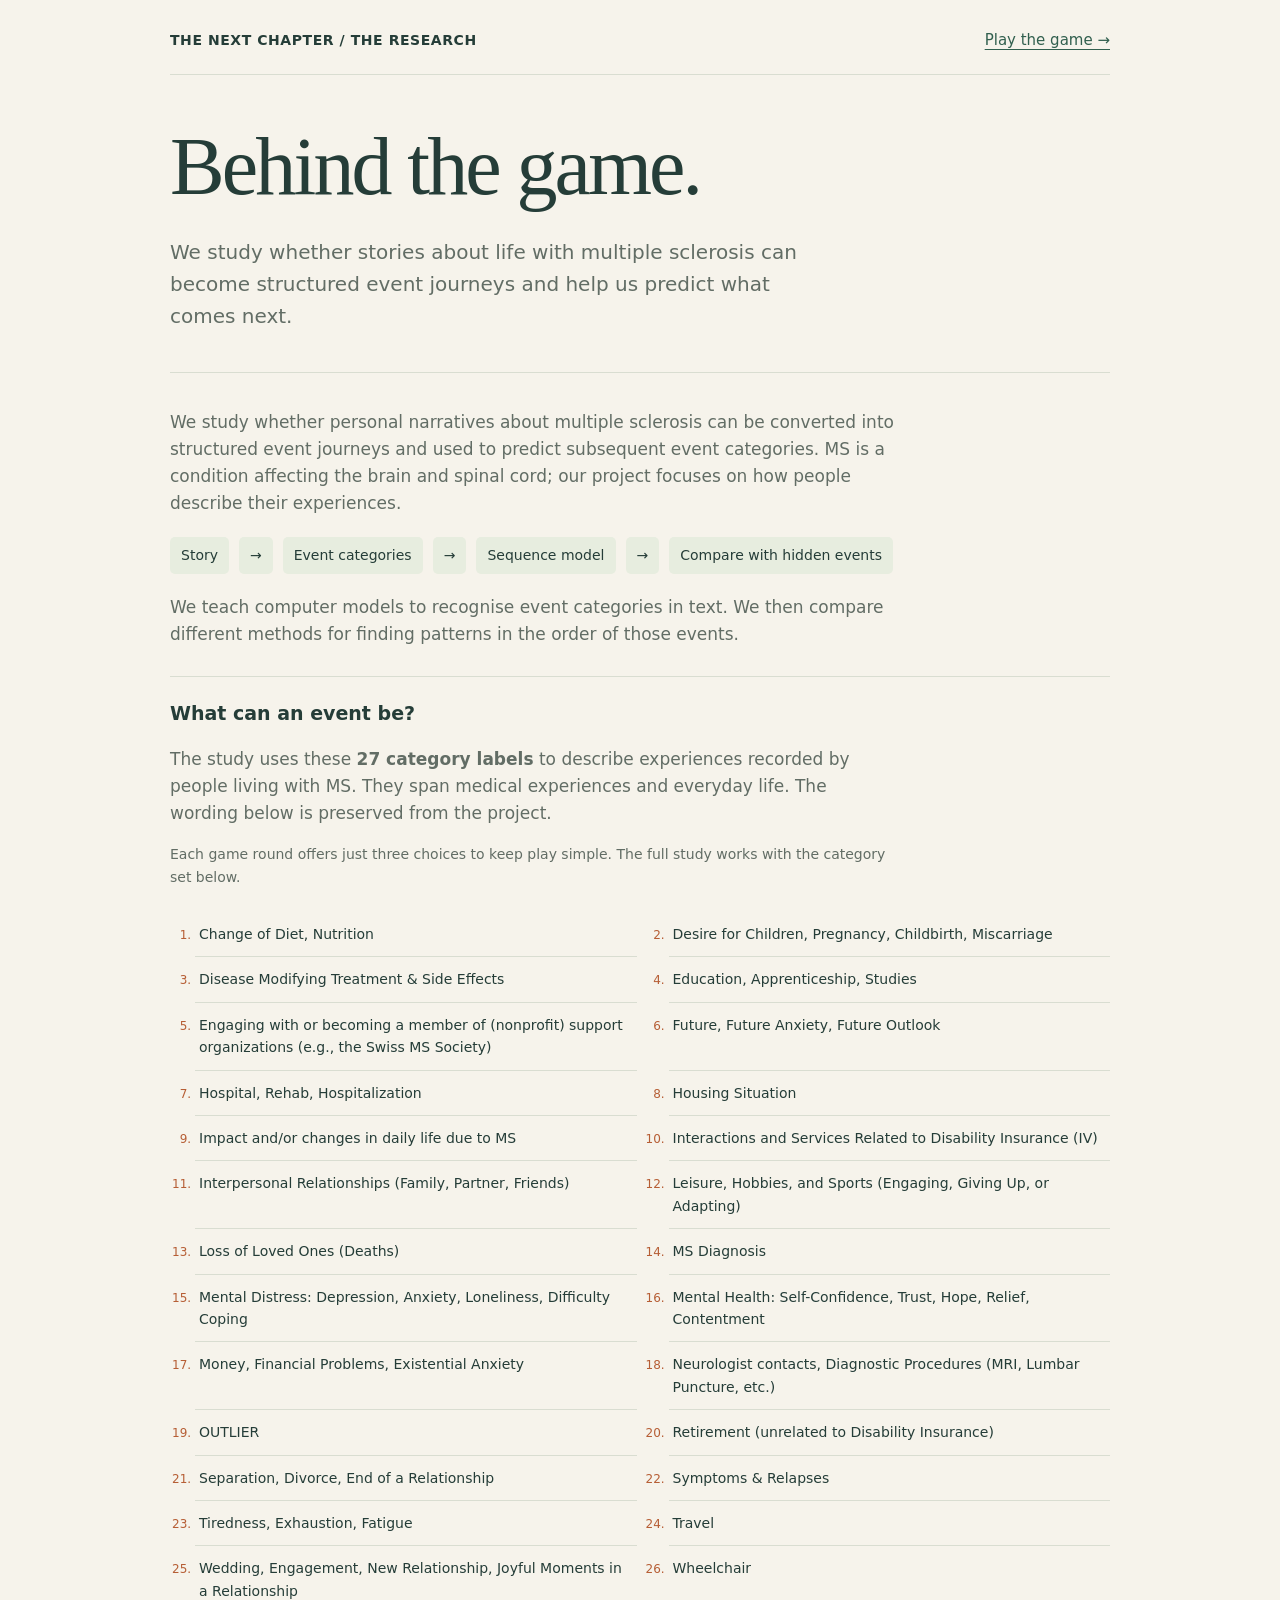
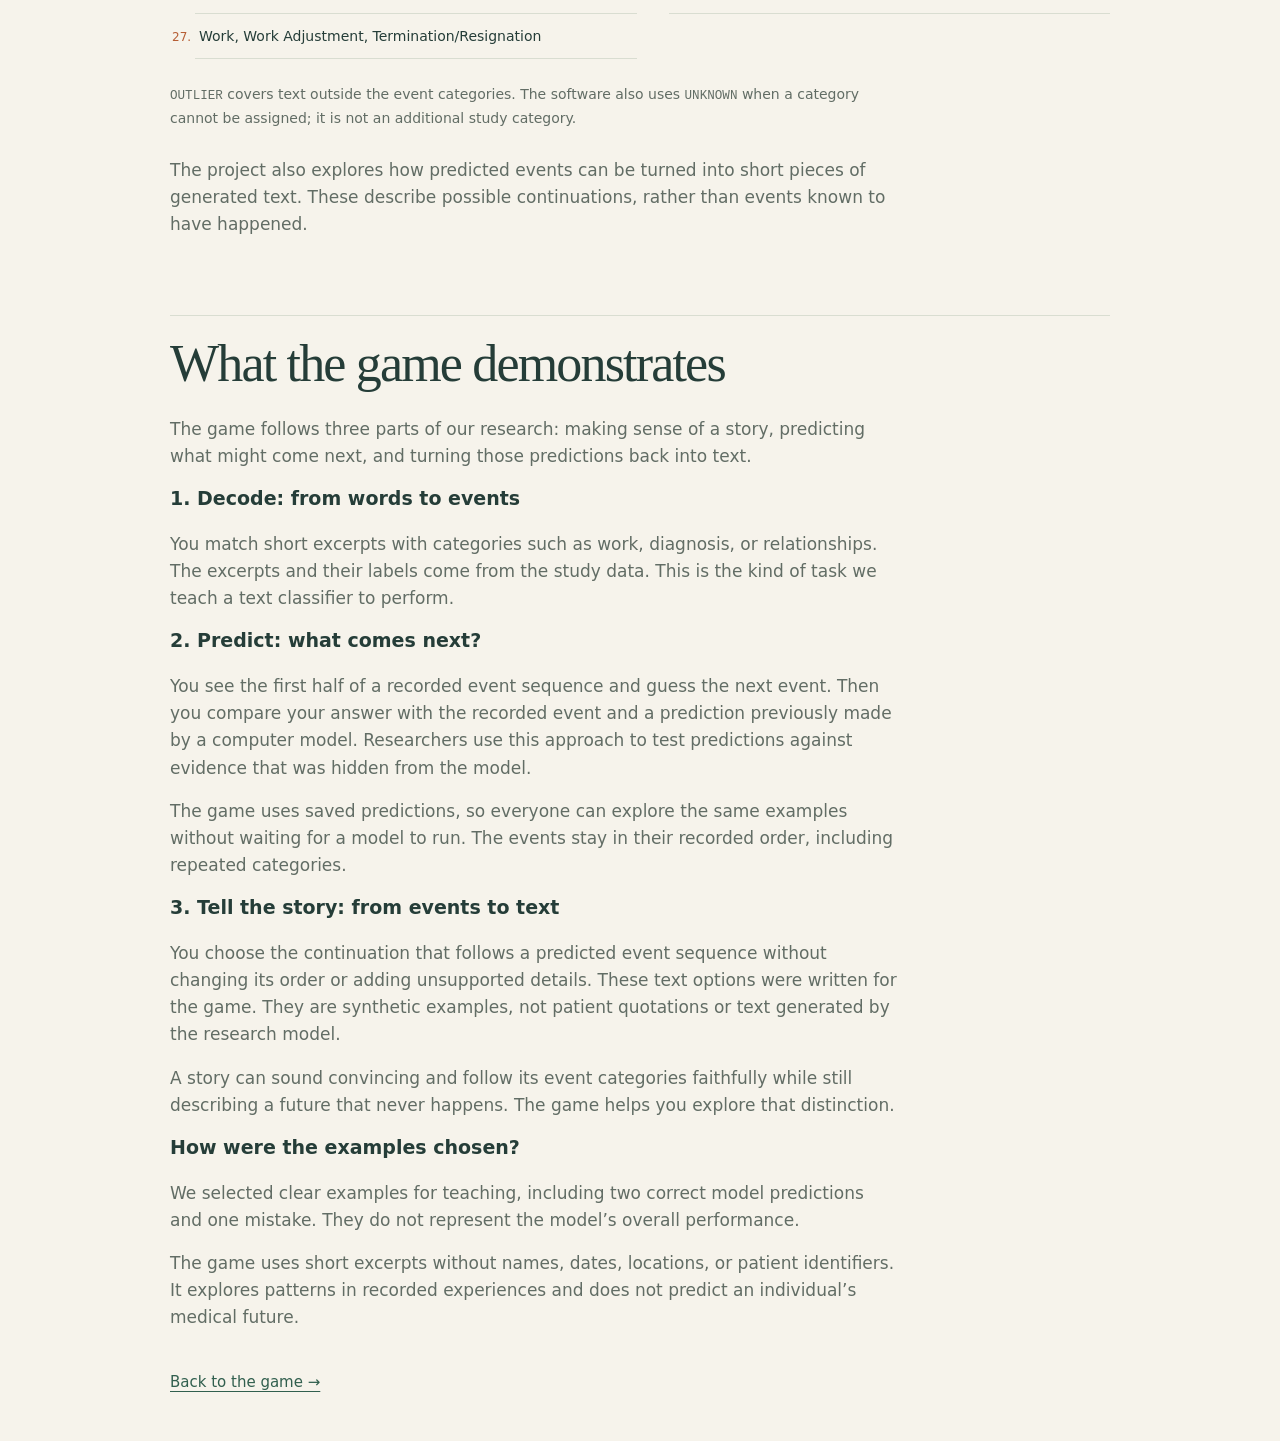
==== study.html @ a2923dfb "Publish The Next Chapter research game" ====
<!doctype html><html lang="en"><head><meta charset="utf-8"><meta name="viewport" content="width=device-width,initial-scale=1"><title>The research: The Next Chapter</title><style>
:root{--paper:#f6f3eb;--ink:#253d38;--muted:#626d65;--line:#d9ddd1;--green:#315f4e;--light:#e7eddf;--orange:#b65e35;--white:#fffef9}*{box-sizing:border-box}body{margin:0;background:var(--paper);color:var(--ink);font:17px/1.6 system-ui,-apple-system,BlinkMacSystemFont,"Segoe UI",sans-serif}button{font:inherit;cursor:pointer}button:focus-visible,summary:focus-visible,a:focus-visible{outline:3px solid var(--orange);outline-offset:5px}button:disabled{cursor:default}header,main,footer{width:min(940px,calc(100% - 40px));margin:auto}header{padding:28px 0 22px;border-bottom:1px solid var(--line);display:flex;justify-content:space-between;gap:16px;align-items:center}.brand{font-weight:750;font-size:14px;letter-spacing:.04em}.badge{font-size:12px;border:1px solid #c8cfbf;border-radius:30px;padding:5px 12px;color:var(--muted)}main{padding:48px 0 30px}.eyebrow{text-transform:uppercase;letter-spacing:.15em;font-size:12px;font-weight:750;color:var(--orange);margin:0 0 16px}h1,h2,h3,p{margin-top:0}h1,h2{font-family:Georgia,"Times New Roman",serif;font-weight:400;line-height:1.08;letter-spacing:-.035em}h1{font-size:clamp(48px,8vw,82px);max-width:720px;margin-bottom:24px}h2{font-size:clamp(36px,5vw,52px);margin-bottom:24px}h3{font-size:19px;line-height:1.35}.lead{max-width:660px;font-size:20px;color:var(--muted)}.primary{display:inline-flex;align-items:center;justify-content:center;gap:25px;background:var(--green);color:white;border:0;border-radius:8px;padding:14px 23px;font-weight:650}.primary:hover{background:#244c3d}.secondary{background:transparent;border:1px solid #acb7a6;border-radius:8px;padding:10px 18px;color:var(--ink)}.small{font-size:14px;color:var(--muted)}.intro-actions{display:flex;align-items:center;gap:20px;margin:30px 0 42px}.journey{display:flex;gap:0;align-items:stretch;list-style:none;padding:0;margin:28px 0}.journey li{flex:1;position:relative;background:var(--light);border:1px solid #cbd6c2;padding:16px 12px;font-size:14px;line-height:1.4;text-align:center;display:flex;align-items:center;justify-content:center}.journey li:first-child{border-radius:9px 0 0 9px}.journey li:last-child{border-radius:0 9px 9px 0}.journey li+li{border-left:0}.journey .hidden-event{border:1px dashed #aab6a4;background:transparent;font-size:24px;color:var(--orange)}.note{border-left:3px solid #b8c9aa;padding:4px 0 4px 18px;font-size:15px;color:var(--muted);max-width:710px}.background{margin-top:40px;border-top:1px solid var(--line);padding:20px 0}summary{cursor:pointer;font-weight:650}.background p{margin:16px 0;color:var(--muted);max-width:730px}.pipeline{display:flex;gap:10px;flex-wrap:wrap;font-size:14px;margin:20px 0}.pipeline span{background:var(--light);padding:7px 11px;border-radius:5px}.topline{display:flex;gap:20px;justify-content:space-between;align-items:center;margin-bottom:30px}.progress{display:flex;gap:7px}.dot{width:30px;height:5px;border-radius:4px;background:#d8ddcf}.dot.active{background:var(--green)}.story{background:var(--white);border:1px solid var(--line);border-radius:12px;padding:26px 30px;margin:24px 0}.story blockquote{margin:12px 0 0;font-family:Georgia,serif;font-size:23px;line-height:1.5}.label{font-size:11px;text-transform:uppercase;font-weight:750;letter-spacing:.12em;color:var(--muted);margin:0 0 8px}.question{margin:28px 0 15px;font-size:20px}.choices{display:grid;grid-template-columns:repeat(3,1fr);gap:12px}.choice{text-align:left;background:var(--white);border:1px solid #c7cebf;border-radius:9px;color:var(--ink);padding:19px;min-height:100px;display:flex;align-items:center;gap:12px;line-height:1.4}.choice:hover:not(:disabled){border-color:var(--green);background:var(--light)}.choice .letter{font-size:12px;display:grid;place-items:center;flex-shrink:0;width:26px;height:26px;border:1px solid #cbd2c2;border-radius:50%}.choice.chosen{border:2px solid var(--green);background:var(--light);padding:18px}.choice:disabled{opacity:1}.reveal{margin-top:26px;background:var(--light);border-radius:12px;padding:26px}.comparison{display:grid;grid-template-columns:repeat(3,1fr);gap:22px;border-bottom:1px solid #c8d2bf;padding-bottom:20px;margin-bottom:20px}.comparison strong{font-size:18px;display:block;line-height:1.4}.reveal h3{font-family:Georgia,serif;font-size:26px;font-weight:400;margin-bottom:12px}.reveal p:last-child{margin-bottom:0}.next{margin-top:24px;display:flex;justify-content:flex-end}.takeaways{counter-reset:lesson;list-style:none;padding:0;margin:30px 0}.takeaways li{counter-increment:lesson;border-top:1px solid var(--line);padding:20px 0 20px 45px;position:relative}.takeaways li:before{content:"0" counter(lesson);position:absolute;left:0;color:var(--orange);font-size:13px;top:24px}.takeaways h3{margin-bottom:6px}.takeaways p{margin:0;color:var(--muted)}footer{border-top:1px solid var(--line);padding:20px 0 30px;font-size:12px;color:var(--muted);display:flex;gap:20px;justify-content:space-between}[hidden]{display:none!important}@media(max-width:600px){header{align-items:flex-start}.badge{max-width:160px;text-align:center}main{padding-top:32px}.choices{grid-template-columns:1fr}.choice{min-height:65px;padding:14px}.choice.chosen{padding:13px}.story{padding:20px}.story blockquote{font-size:21px}.comparison{grid-template-columns:1fr;gap:16px}.journey li{font-size:12px;padding:12px 5px}.intro-actions{flex-wrap:wrap}.reveal{padding:20px}footer{flex-direction:column;gap:5px}}@media(prefers-reduced-motion:no-preference){.reveal{animation:appear .3s ease-out}@keyframes appear{from{opacity:0;transform:translateY(6px)}to{opacity:1;transform:translateY(0)}}}

.category-link{color:var(--green);text-underline-offset:4px;font-size:15px}.category-guide{margin:28px 0;padding-top:24px;border-top:1px solid var(--line)}.category-list{display:grid;grid-template-columns:repeat(2,minmax(0,1fr));gap:0 32px;padding-left:25px;margin:24px 0}.category-list li{padding:11px 4px;border-bottom:1px solid var(--line);font-size:14px;overflow-wrap:anywhere}.category-list li::marker{color:var(--orange);font-size:12px}.journey li{min-width:0;overflow-wrap:anywhere}.choice,.comparison strong{overflow-wrap:anywhere}.choice span:last-child{min-width:0}code{font-size:.9em}@media(max-width:600px){.category-list{grid-template-columns:1fr}.journey{flex-direction:column}.journey li{padding:12px;font-size:14px}.journey li:first-child{border-radius:9px 9px 0 0}.journey li:last-child{border-radius:0 0 9px 9px}.journey li+li{border-left:1px solid #cbd6c2;border-top:0}}

.scoreboard{display:flex;gap:24px;flex-wrap:wrap;background:var(--light);padding:16px 22px;border-radius:10px;margin-bottom:26px}.scoreboard span{font-size:13px;color:var(--muted);flex:1;min-width:100px}.scoreboard strong{display:block;color:var(--ink);font-size:25px;font-variant-numeric:tabular-nums}.clue-box{margin:24px 0}.clue-box p{margin:10px 0}.clue-box #clue-text{padding:16px 20px;border-left:3px solid var(--orange);background:var(--white);font-family:Georgia,serif;font-size:21px}fieldset{margin:28px 0 20px;border:1px solid var(--line);border-radius:10px;padding:18px}legend{padding:0 8px;font-weight:650}.confidence-options{display:flex;gap:10px;flex-wrap:wrap}.confidence-button{flex:1;min-width:135px;border:1px solid #c7cebf;border-radius:8px;background:var(--white);color:var(--ink);padding:12px}.confidence-button small{display:block;font-size:12px;margin-top:5px}.confidence-button[aria-pressed="true"]{background:var(--green);color:white}.lock-row{display:flex;align-items:center;gap:18px;flex-wrap:wrap}.primary:disabled{opacity:.45}.round-review{margin:24px 0 35px}.round-review li{margin-bottom:12px}.points-change{font-weight:750;color:var(--green);font-size:20px}@media(max-width:600px){.scoreboard{gap:12px;padding:16px}.scoreboard span{min-width:75px}.confidence-options{flex-direction:column}}

.mission-map ol{display:grid;grid-template-columns:repeat(3,minmax(0,1fr));list-style:none;padding:0;gap:12px;margin:0 0 14px}.mission-map li{border:1px dashed #bdc8b3;border-radius:12px;padding:18px;opacity:.6;position:relative}.mission-map .current{opacity:1;background:var(--green);color:white;border-style:solid}.mission-map .complete{opacity:1;background:var(--light);border-style:solid}.mission-map strong,.mission-map small{display:block}.mission-map strong{font-size:20px;margin-top:8px}.mission-map small{font-size:12px}.mission-icon{font-size:12px;border:1px solid currentColor;border-radius:50%;display:inline-grid;place-items:center;width:30px;height:30px}.notebook{border:1px solid var(--line);border-radius:9px;padding:14px 18px;margin-bottom:32px;background:var(--white)}.notebook li{font-size:14px;padding:8px 0}.debug-cards{display:grid;gap:14px}.debug-card{text-align:left;padding:22px;border:1px solid var(--line);border-radius:12px;background:var(--white);color:var(--ink)}.debug-quote{display:block;font-family:Georgia,serif;font-size:23px;margin-bottom:12px}.debug-card:hover:not(:disabled){border-color:var(--green)}.debug-card.suspect{border:2px solid var(--orange)}.debug-comparison{grid-template-columns:repeat(2,minmax(0,1fr))}.miss{opacity:.5!important}#decode-feedback,#debug-feedback{min-height:30px;margin-top:20px;color:var(--green);font-weight:600}#decode,#debug{margin-top:25px}#repair-panel{margin-top:28px}.result-card{border:1px solid #b5c9a6}@media(max-width:600px){.mission-map ol{gap:6px}.mission-map li{padding:12px 8px}.mission-map strong{font-size:16px}.debug-comparison{grid-template-columns:1fr}}@media(prefers-reduced-motion:no-preference){.mission-map .current .mission-icon{animation:mission-pulse 2.5s ease-in-out 2}@keyframes mission-pulse{50%{box-shadow:0 0 0 6px #ffffff22}}}
</style></head><body><header><span class="brand">THE NEXT CHAPTER / THE RESEARCH</span><a href="index.html" target="_self" class="category-link">Play the game →</a></header><main><h1>Behind the game.</h1><p class="lead">We study whether stories about life with multiple sclerosis can become structured event journeys and help us predict what comes next.</p><section class="background"><p>We study whether personal narratives about multiple sclerosis can be converted into structured event journeys and used to predict subsequent event categories. MS is a condition affecting the brain and spinal cord; our project focuses on how people describe their experiences.</p><div class="pipeline" aria-label="Research pipeline"><span>Story</span><span aria-hidden="true">→</span><span>Event categories</span><span aria-hidden="true">→</span><span>Sequence model</span><span aria-hidden="true">→</span><span>Compare with hidden events</span></div><p>We teach computer models to recognise event categories in text. We then compare different methods for finding patterns in the order of those events.</p><section class="category-guide" aria-labelledby="categories-title">
<h3 id="categories-title">What can an event be?</h3>
<p>The study uses these <strong>27 category labels</strong> to describe experiences recorded by people living with MS. They span medical experiences and everyday life. The wording below is preserved from the project.</p>
<p class="small">Each game round offers just three choices to keep play simple. The full study works with the category set below.</p>
<ol class="category-list">
<li>Change of Diet, Nutrition</li>
<li>Desire for Children, Pregnancy, Childbirth, Miscarriage</li>
<li>Disease Modifying Treatment &amp; Side Effects</li>
<li>Education, Apprenticeship, Studies</li>
<li>Engaging with or becoming a member of (nonprofit) support organizations (e.g., the Swiss MS Society)</li>
<li>Future, Future Anxiety, Future Outlook</li>
<li>Hospital, Rehab, Hospitalization</li>
<li>Housing Situation</li>
<li>Impact and/or changes in daily life due to MS</li>
<li>Interactions and Services Related to Disability Insurance (IV)</li>
<li>Interpersonal Relationships (Family, Partner, Friends)</li>
<li>Leisure, Hobbies, and Sports (Engaging, Giving Up, or Adapting)</li>
<li>Loss of Loved Ones (Deaths)</li>
<li>MS Diagnosis</li>
<li>Mental Distress: Depression, Anxiety, Loneliness, Difficulty Coping</li>
<li>Mental Health: Self-Confidence, Trust, Hope, Relief, Contentment</li>
<li>Money, Financial Problems, Existential Anxiety</li>
<li>Neurologist contacts, Diagnostic Procedures (MRI, Lumbar Puncture, etc.)</li>
<li>OUTLIER</li>
<li>Retirement (unrelated to Disability Insurance)</li>
<li>Separation, Divorce, End of a Relationship</li>
<li>Symptoms &amp; Relapses</li>
<li>Tiredness, Exhaustion, Fatigue</li>
<li>Travel</li>
<li>Wedding, Engagement, New Relationship, Joyful Moments in a Relationship</li>
<li>Wheelchair</li>
<li>Work, Work Adjustment, Termination/Resignation</li>
</ol>
<p class="small"><code>OUTLIER</code> covers text outside the event categories. The software also uses <code>UNKNOWN</code> when a category cannot be assigned; it is not an additional study category.</p>
</section>
<p>The project also explores how predicted events can be turned into short pieces of generated text. These describe possible continuations, rather than events known to have happened.</p></section><section class="background"><h2>What the game demonstrates</h2>
<p>The game follows three parts of our research: making sense of a story, predicting what might come next, and turning those predictions back into text.</p>
<h3>1. Decode: from words to events</h3>
<p>You match short excerpts with categories such as work, diagnosis, or relationships. The excerpts and their labels come from the study data. This is the kind of task we teach a text classifier to perform.</p>
<h3>2. Predict: what comes next?</h3>
<p>You see the first half of a recorded event sequence and guess the next event. Then you compare your answer with the recorded event and a prediction previously made by a computer model. Researchers use this approach to test predictions against evidence that was hidden from the model.</p>
<p>The game uses saved predictions, so everyone can explore the same examples without waiting for a model to run. The events stay in their recorded order, including repeated categories.</p>
<h3>3. Tell the story: from events to text</h3>
<p>You choose the continuation that follows a predicted event sequence without changing its order or adding unsupported details. These text options were written for the game. They are synthetic examples, not patient quotations or text generated by the research model.</p>
<p>A story can sound convincing and follow its event categories faithfully while still describing a future that never happens. The game helps you explore that distinction.</p>
<h3>How were the examples chosen?</h3>
<p>We selected clear examples for teaching, including two correct model predictions and one mistake. They do not represent the model’s overall performance.</p>
<p>The game uses short excerpts without names, dates, locations, or patient identifiers. It explores patterns in recorded experiences and does not predict an individual’s medical future.</p>
</section><p><a class="category-link" href="index.html">Back to the game →</a></p></main></body></html>
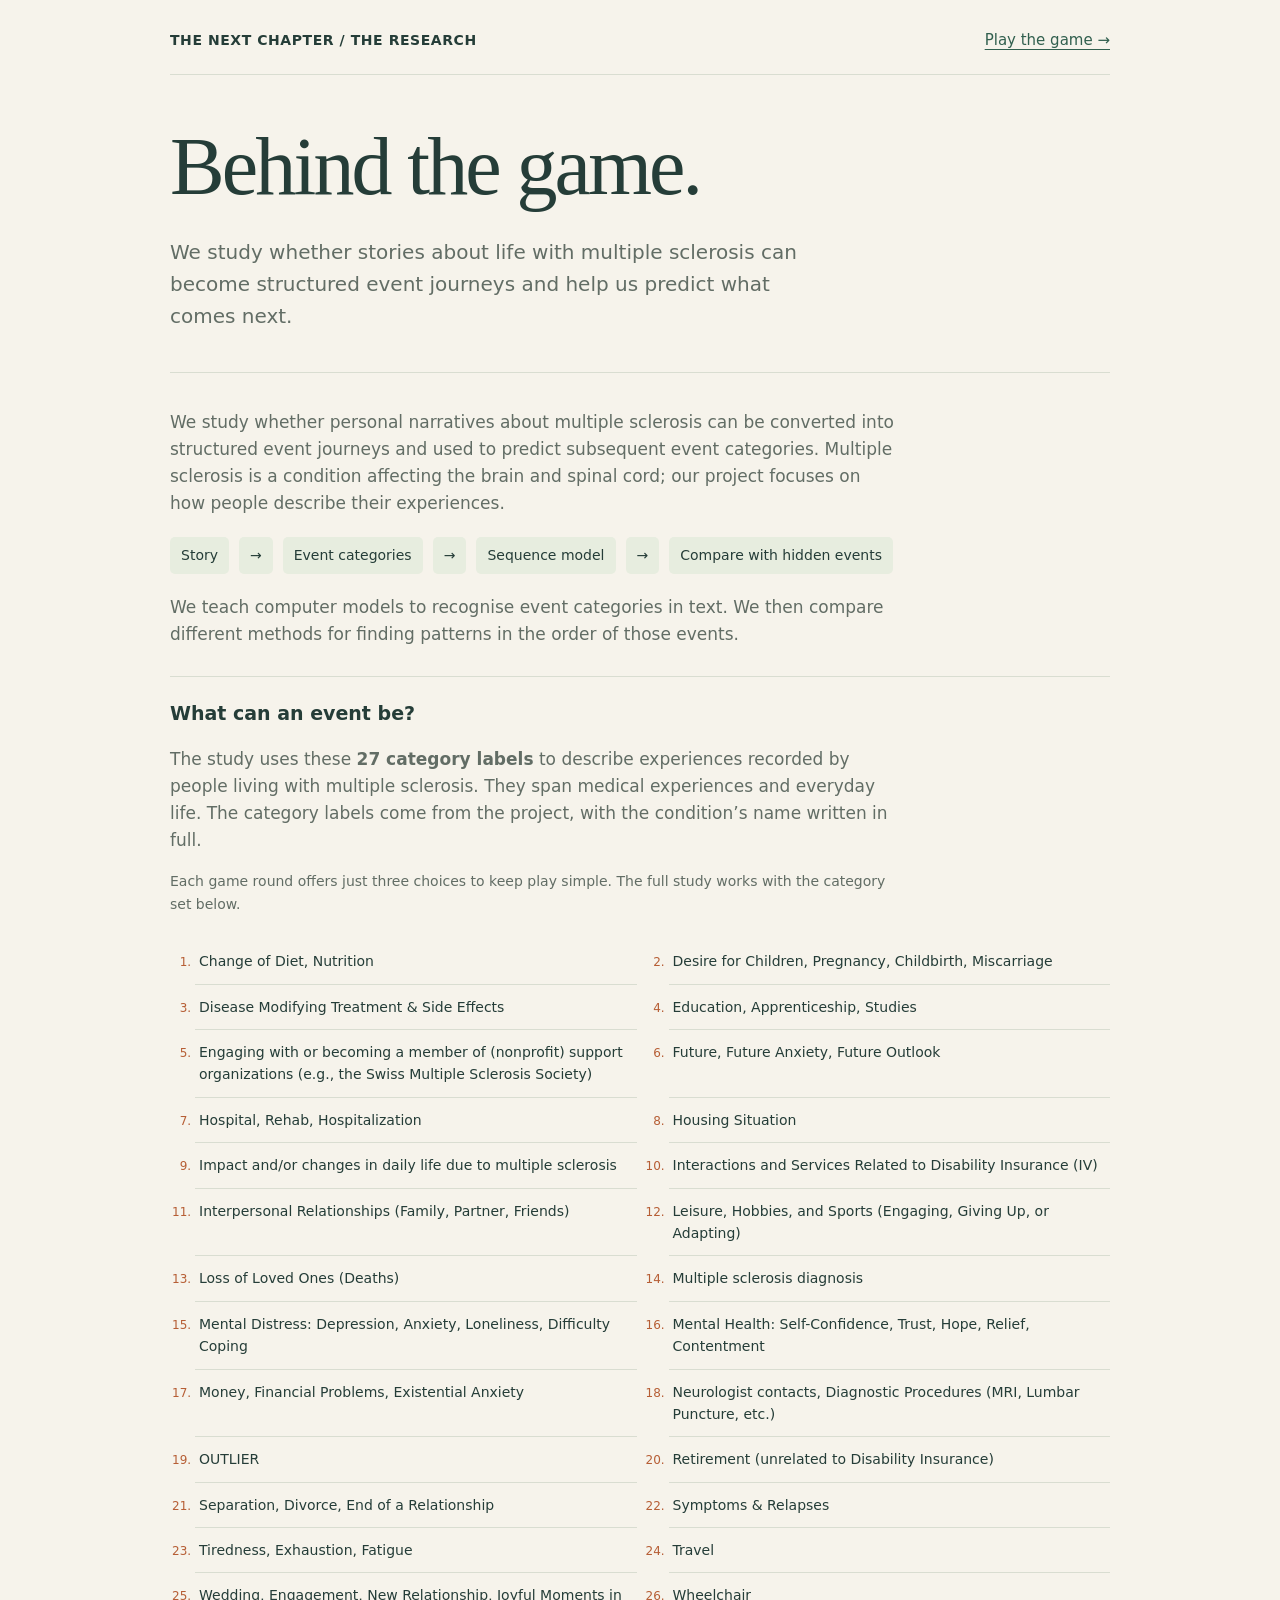
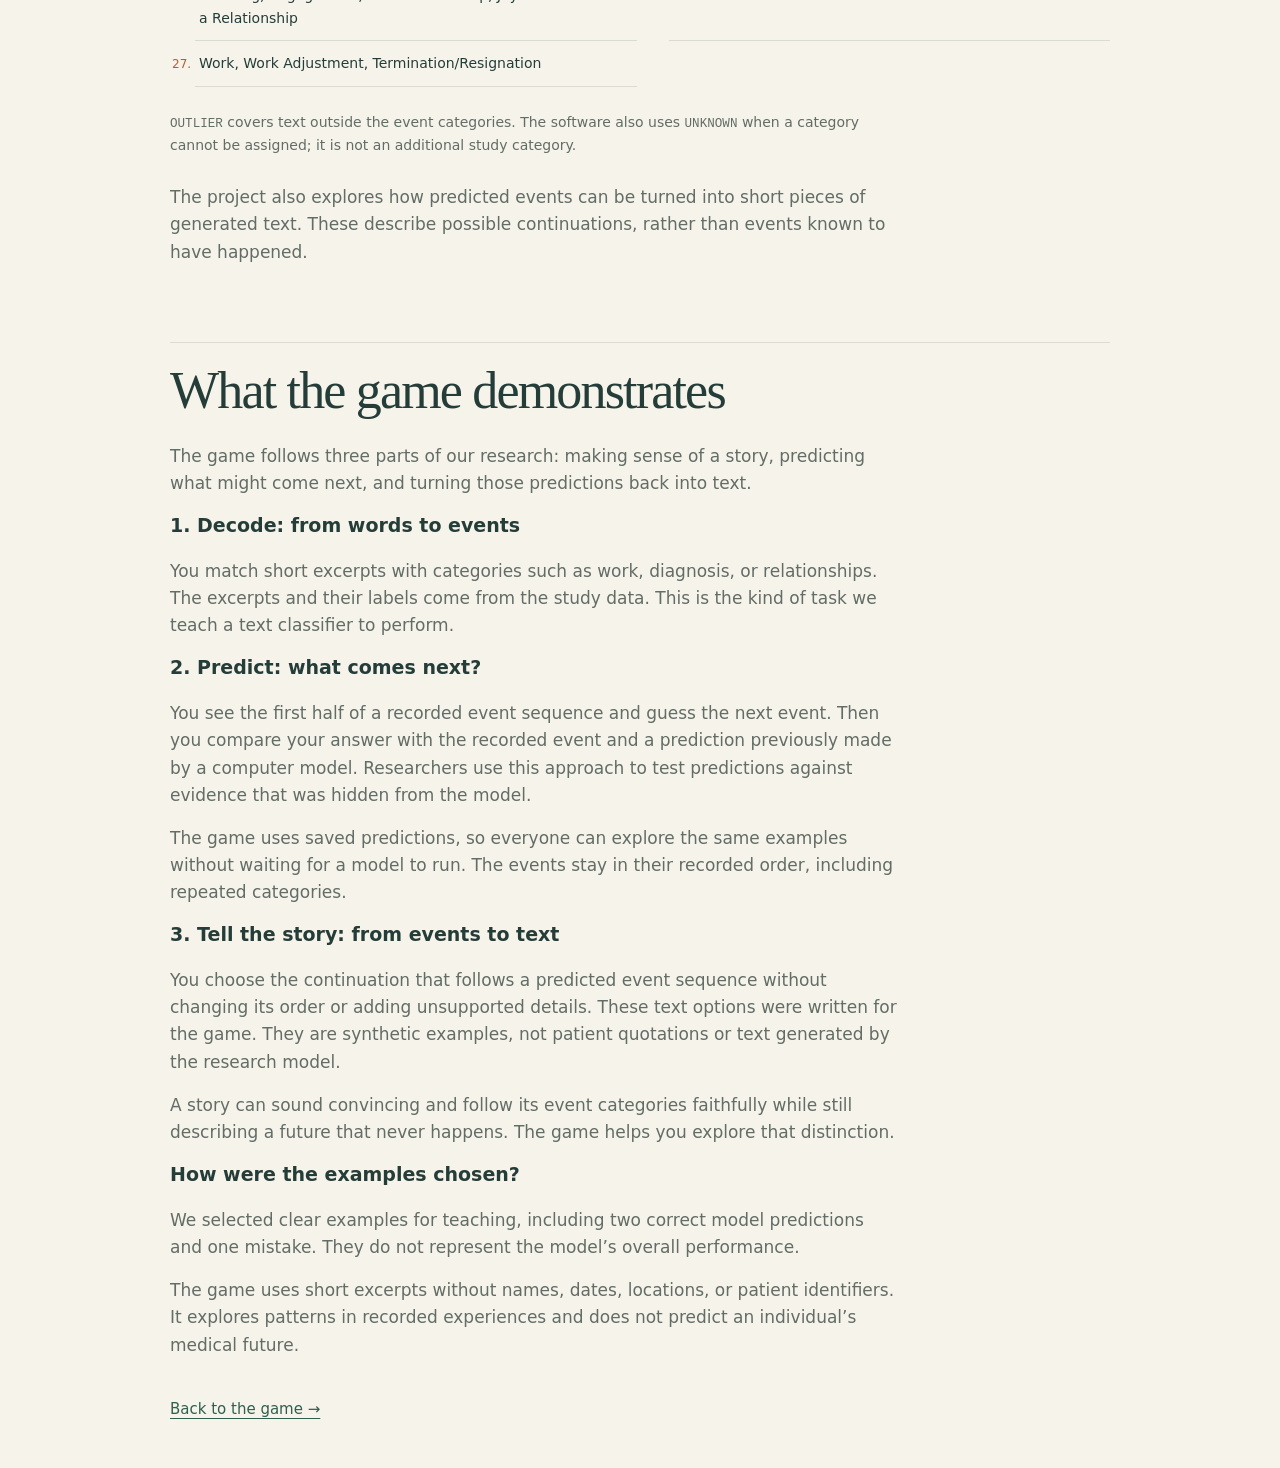
==== commit 209b6e54: "Spell out multiple sclerosis throughout the website" ====
--- a/study.html
+++ b/study.html
@@ -1,4 +1,4 @@
-<!doctype html><html lang="en"><head><meta charset="utf-8"><meta name="viewport" content="width=device-width,initial-scale=1"><title>The research: The Next Chapter</title><style>
+<!doctype html><html lang="en"><head><meta charset="utf-8"><meta name="viewport" content="width=device-width,initial-scale=1"><title>The research: The Next Chapter</title><link rel="icon" type="image/svg+xml" href="duck-icon.svg?v=20261112-6"><style>
 :root{--paper:#f6f3eb;--ink:#253d38;--muted:#626d65;--line:#d9ddd1;--green:#315f4e;--light:#e7eddf;--orange:#b65e35;--white:#fffef9}*{box-sizing:border-box}body{margin:0;background:var(--paper);color:var(--ink);font:17px/1.6 system-ui,-apple-system,BlinkMacSystemFont,"Segoe UI",sans-serif}button{font:inherit;cursor:pointer}button:focus-visible,summary:focus-visible,a:focus-visible{outline:3px solid var(--orange);outline-offset:5px}button:disabled{cursor:default}header,main,footer{width:min(940px,calc(100% - 40px));margin:auto}header{padding:28px 0 22px;border-bottom:1px solid var(--line);display:flex;justify-content:space-between;gap:16px;align-items:center}.brand{font-weight:750;font-size:14px;letter-spacing:.04em}.badge{font-size:12px;border:1px solid #c8cfbf;border-radius:30px;padding:5px 12px;color:var(--muted)}main{padding:48px 0 30px}.eyebrow{text-transform:uppercase;letter-spacing:.15em;font-size:12px;font-weight:750;color:var(--orange);margin:0 0 16px}h1,h2,h3,p{margin-top:0}h1,h2{font-family:Georgia,"Times New Roman",serif;font-weight:400;line-height:1.08;letter-spacing:-.035em}h1{font-size:clamp(48px,8vw,82px);max-width:720px;margin-bottom:24px}h2{font-size:clamp(36px,5vw,52px);margin-bottom:24px}h3{font-size:19px;line-height:1.35}.lead{max-width:660px;font-size:20px;color:var(--muted)}.primary{display:inline-flex;align-items:center;justify-content:center;gap:25px;background:var(--green);color:white;border:0;border-radius:8px;padding:14px 23px;font-weight:650}.primary:hover{background:#244c3d}.secondary{background:transparent;border:1px solid #acb7a6;border-radius:8px;padding:10px 18px;color:var(--ink)}.small{font-size:14px;color:var(--muted)}.intro-actions{display:flex;align-items:center;gap:20px;margin:30px 0 42px}.journey{display:flex;gap:0;align-items:stretch;list-style:none;padding:0;margin:28px 0}.journey li{flex:1;position:relative;background:var(--light);border:1px solid #cbd6c2;padding:16px 12px;font-size:14px;line-height:1.4;text-align:center;display:flex;align-items:center;justify-content:center}.journey li:first-child{border-radius:9px 0 0 9px}.journey li:last-child{border-radius:0 9px 9px 0}.journey li+li{border-left:0}.journey .hidden-event{border:1px dashed #aab6a4;background:transparent;font-size:24px;color:var(--orange)}.note{border-left:3px solid #b8c9aa;padding:4px 0 4px 18px;font-size:15px;color:var(--muted);max-width:710px}.background{margin-top:40px;border-top:1px solid var(--line);padding:20px 0}summary{cursor:pointer;font-weight:650}.background p{margin:16px 0;color:var(--muted);max-width:730px}.pipeline{display:flex;gap:10px;flex-wrap:wrap;font-size:14px;margin:20px 0}.pipeline span{background:var(--light);padding:7px 11px;border-radius:5px}.topline{display:flex;gap:20px;justify-content:space-between;align-items:center;margin-bottom:30px}.progress{display:flex;gap:7px}.dot{width:30px;height:5px;border-radius:4px;background:#d8ddcf}.dot.active{background:var(--green)}.story{background:var(--white);border:1px solid var(--line);border-radius:12px;padding:26px 30px;margin:24px 0}.story blockquote{margin:12px 0 0;font-family:Georgia,serif;font-size:23px;line-height:1.5}.label{font-size:11px;text-transform:uppercase;font-weight:750;letter-spacing:.12em;color:var(--muted);margin:0 0 8px}.question{margin:28px 0 15px;font-size:20px}.choices{display:grid;grid-template-columns:repeat(3,1fr);gap:12px}.choice{text-align:left;background:var(--white);border:1px solid #c7cebf;border-radius:9px;color:var(--ink);padding:19px;min-height:100px;display:flex;align-items:center;gap:12px;line-height:1.4}.choice:hover:not(:disabled){border-color:var(--green);background:var(--light)}.choice .letter{font-size:12px;display:grid;place-items:center;flex-shrink:0;width:26px;height:26px;border:1px solid #cbd2c2;border-radius:50%}.choice.chosen{border:2px solid var(--green);background:var(--light);padding:18px}.choice:disabled{opacity:1}.reveal{margin-top:26px;background:var(--light);border-radius:12px;padding:26px}.comparison{display:grid;grid-template-columns:repeat(3,1fr);gap:22px;border-bottom:1px solid #c8d2bf;padding-bottom:20px;margin-bottom:20px}.comparison strong{font-size:18px;display:block;line-height:1.4}.reveal h3{font-family:Georgia,serif;font-size:26px;font-weight:400;margin-bottom:12px}.reveal p:last-child{margin-bottom:0}.next{margin-top:24px;display:flex;justify-content:flex-end}.takeaways{counter-reset:lesson;list-style:none;padding:0;margin:30px 0}.takeaways li{counter-increment:lesson;border-top:1px solid var(--line);padding:20px 0 20px 45px;position:relative}.takeaways li:before{content:"0" counter(lesson);position:absolute;left:0;color:var(--orange);font-size:13px;top:24px}.takeaways h3{margin-bottom:6px}.takeaways p{margin:0;color:var(--muted)}footer{border-top:1px solid var(--line);padding:20px 0 30px;font-size:12px;color:var(--muted);display:flex;gap:20px;justify-content:space-between}[hidden]{display:none!important}@media(max-width:600px){header{align-items:flex-start}.badge{max-width:160px;text-align:center}main{padding-top:32px}.choices{grid-template-columns:1fr}.choice{min-height:65px;padding:14px}.choice.chosen{padding:13px}.story{padding:20px}.story blockquote{font-size:21px}.comparison{grid-template-columns:1fr;gap:16px}.journey li{font-size:12px;padding:12px 5px}.intro-actions{flex-wrap:wrap}.reveal{padding:20px}footer{flex-direction:column;gap:5px}}@media(prefers-reduced-motion:no-preference){.reveal{animation:appear .3s ease-out}@keyframes appear{from{opacity:0;transform:translateY(6px)}to{opacity:1;transform:translateY(0)}}}
 
 .category-link{color:var(--green);text-underline-offset:4px;font-size:15px}.category-guide{margin:28px 0;padding-top:24px;border-top:1px solid var(--line)}.category-list{display:grid;grid-template-columns:repeat(2,minmax(0,1fr));gap:0 32px;padding-left:25px;margin:24px 0}.category-list li{padding:11px 4px;border-bottom:1px solid var(--line);font-size:14px;overflow-wrap:anywhere}.category-list li::marker{color:var(--orange);font-size:12px}.journey li{min-width:0;overflow-wrap:anywhere}.choice,.comparison strong{overflow-wrap:anywhere}.choice span:last-child{min-width:0}code{font-size:.9em}@media(max-width:600px){.category-list{grid-template-columns:1fr}.journey{flex-direction:column}.journey li{padding:12px;font-size:14px}.journey li:first-child{border-radius:9px 9px 0 0}.journey li:last-child{border-radius:0 0 9px 9px}.journey li+li{border-left:1px solid #cbd6c2;border-top:0}}
@@ -6,25 +6,25 @@
 .scoreboard{display:flex;gap:24px;flex-wrap:wrap;background:var(--light);padding:16px 22px;border-radius:10px;margin-bottom:26px}.scoreboard span{font-size:13px;color:var(--muted);flex:1;min-width:100px}.scoreboard strong{display:block;color:var(--ink);font-size:25px;font-variant-numeric:tabular-nums}.clue-box{margin:24px 0}.clue-box p{margin:10px 0}.clue-box #clue-text{padding:16px 20px;border-left:3px solid var(--orange);background:var(--white);font-family:Georgia,serif;font-size:21px}fieldset{margin:28px 0 20px;border:1px solid var(--line);border-radius:10px;padding:18px}legend{padding:0 8px;font-weight:650}.confidence-options{display:flex;gap:10px;flex-wrap:wrap}.confidence-button{flex:1;min-width:135px;border:1px solid #c7cebf;border-radius:8px;background:var(--white);color:var(--ink);padding:12px}.confidence-button small{display:block;font-size:12px;margin-top:5px}.confidence-button[aria-pressed="true"]{background:var(--green);color:white}.lock-row{display:flex;align-items:center;gap:18px;flex-wrap:wrap}.primary:disabled{opacity:.45}.round-review{margin:24px 0 35px}.round-review li{margin-bottom:12px}.points-change{font-weight:750;color:var(--green);font-size:20px}@media(max-width:600px){.scoreboard{gap:12px;padding:16px}.scoreboard span{min-width:75px}.confidence-options{flex-direction:column}}
 
 .mission-map ol{display:grid;grid-template-columns:repeat(3,minmax(0,1fr));list-style:none;padding:0;gap:12px;margin:0 0 14px}.mission-map li{border:1px dashed #bdc8b3;border-radius:12px;padding:18px;opacity:.6;position:relative}.mission-map .current{opacity:1;background:var(--green);color:white;border-style:solid}.mission-map .complete{opacity:1;background:var(--light);border-style:solid}.mission-map strong,.mission-map small{display:block}.mission-map strong{font-size:20px;margin-top:8px}.mission-map small{font-size:12px}.mission-icon{font-size:12px;border:1px solid currentColor;border-radius:50%;display:inline-grid;place-items:center;width:30px;height:30px}.notebook{border:1px solid var(--line);border-radius:9px;padding:14px 18px;margin-bottom:32px;background:var(--white)}.notebook li{font-size:14px;padding:8px 0}.debug-cards{display:grid;gap:14px}.debug-card{text-align:left;padding:22px;border:1px solid var(--line);border-radius:12px;background:var(--white);color:var(--ink)}.debug-quote{display:block;font-family:Georgia,serif;font-size:23px;margin-bottom:12px}.debug-card:hover:not(:disabled){border-color:var(--green)}.debug-card.suspect{border:2px solid var(--orange)}.debug-comparison{grid-template-columns:repeat(2,minmax(0,1fr))}.miss{opacity:.5!important}#decode-feedback,#debug-feedback{min-height:30px;margin-top:20px;color:var(--green);font-weight:600}#decode,#debug{margin-top:25px}#repair-panel{margin-top:28px}.result-card{border:1px solid #b5c9a6}@media(max-width:600px){.mission-map ol{gap:6px}.mission-map li{padding:12px 8px}.mission-map strong{font-size:16px}.debug-comparison{grid-template-columns:1fr}}@media(prefers-reduced-motion:no-preference){.mission-map .current .mission-icon{animation:mission-pulse 2.5s ease-in-out 2}@keyframes mission-pulse{50%{box-shadow:0 0 0 6px #ffffff22}}}
-</style></head><body><header><span class="brand">THE NEXT CHAPTER / THE RESEARCH</span><a href="index.html" target="_self" class="category-link">Play the game →</a></header><main><h1>Behind the game.</h1><p class="lead">We study whether stories about life with multiple sclerosis can become structured event journeys and help us predict what comes next.</p><section class="background"><p>We study whether personal narratives about multiple sclerosis can be converted into structured event journeys and used to predict subsequent event categories. MS is a condition affecting the brain and spinal cord; our project focuses on how people describe their experiences.</p><div class="pipeline" aria-label="Research pipeline"><span>Story</span><span aria-hidden="true">→</span><span>Event categories</span><span aria-hidden="true">→</span><span>Sequence model</span><span aria-hidden="true">→</span><span>Compare with hidden events</span></div><p>We teach computer models to recognise event categories in text. We then compare different methods for finding patterns in the order of those events.</p><section class="category-guide" aria-labelledby="categories-title">
+</style></head><body><header><span class="brand">THE NEXT CHAPTER / THE RESEARCH</span><a href="index.html" target="_self" class="category-link">Play the game →</a></header><main><h1>Behind the game.</h1><p class="lead">We study whether stories about life with multiple sclerosis can become structured event journeys and help us predict what comes next.</p><section class="background"><p>We study whether personal narratives about multiple sclerosis can be converted into structured event journeys and used to predict subsequent event categories. Multiple sclerosis is a condition affecting the brain and spinal cord; our project focuses on how people describe their experiences.</p><div class="pipeline" aria-label="Research pipeline"><span>Story</span><span aria-hidden="true">→</span><span>Event categories</span><span aria-hidden="true">→</span><span>Sequence model</span><span aria-hidden="true">→</span><span>Compare with hidden events</span></div><p>We teach computer models to recognise event categories in text. We then compare different methods for finding patterns in the order of those events.</p><section class="category-guide" aria-labelledby="categories-title">
 <h3 id="categories-title">What can an event be?</h3>
-<p>The study uses these <strong>27 category labels</strong> to describe experiences recorded by people living with MS. They span medical experiences and everyday life. The wording below is preserved from the project.</p>
+<p>The study uses these <strong>27 category labels</strong> to describe experiences recorded by people living with multiple sclerosis. They span medical experiences and everyday life. The category labels come from the project, with the condition’s name written in full.</p>
 <p class="small">Each game round offers just three choices to keep play simple. The full study works with the category set below.</p>
 <ol class="category-list">
 <li>Change of Diet, Nutrition</li>
 <li>Desire for Children, Pregnancy, Childbirth, Miscarriage</li>
 <li>Disease Modifying Treatment &amp; Side Effects</li>
 <li>Education, Apprenticeship, Studies</li>
-<li>Engaging with or becoming a member of (nonprofit) support organizations (e.g., the Swiss MS Society)</li>
+<li>Engaging with or becoming a member of (nonprofit) support organizations (e.g., the Swiss Multiple Sclerosis Society)</li>
 <li>Future, Future Anxiety, Future Outlook</li>
 <li>Hospital, Rehab, Hospitalization</li>
 <li>Housing Situation</li>
-<li>Impact and/or changes in daily life due to MS</li>
+<li>Impact and/or changes in daily life due to multiple sclerosis</li>
 <li>Interactions and Services Related to Disability Insurance (IV)</li>
 <li>Interpersonal Relationships (Family, Partner, Friends)</li>
 <li>Leisure, Hobbies, and Sports (Engaging, Giving Up, or Adapting)</li>
 <li>Loss of Loved Ones (Deaths)</li>
-<li>MS Diagnosis</li>
+<li>Multiple sclerosis diagnosis</li>
 <li>Mental Distress: Depression, Anxiety, Loneliness, Difficulty Coping</li>
 <li>Mental Health: Self-Confidence, Trust, Hope, Relief, Contentment</li>
 <li>Money, Financial Problems, Existential Anxiety</li>
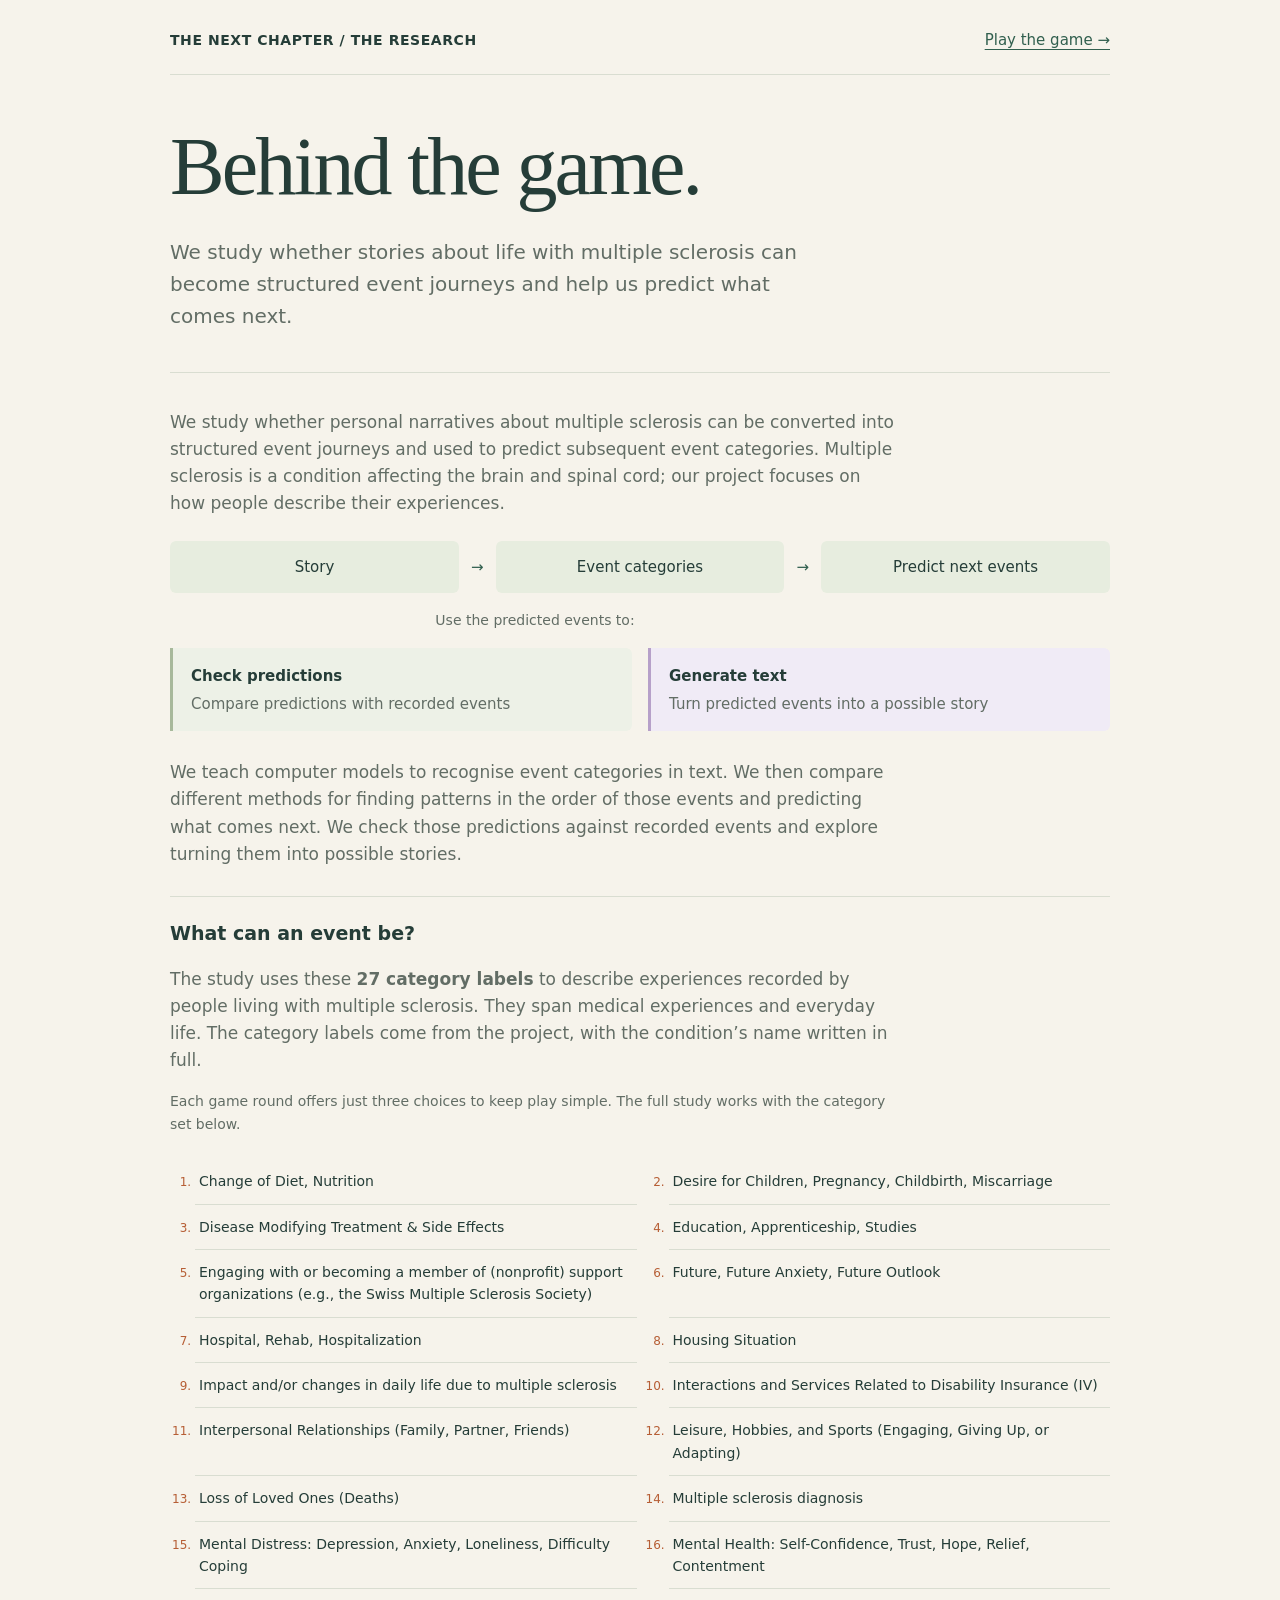
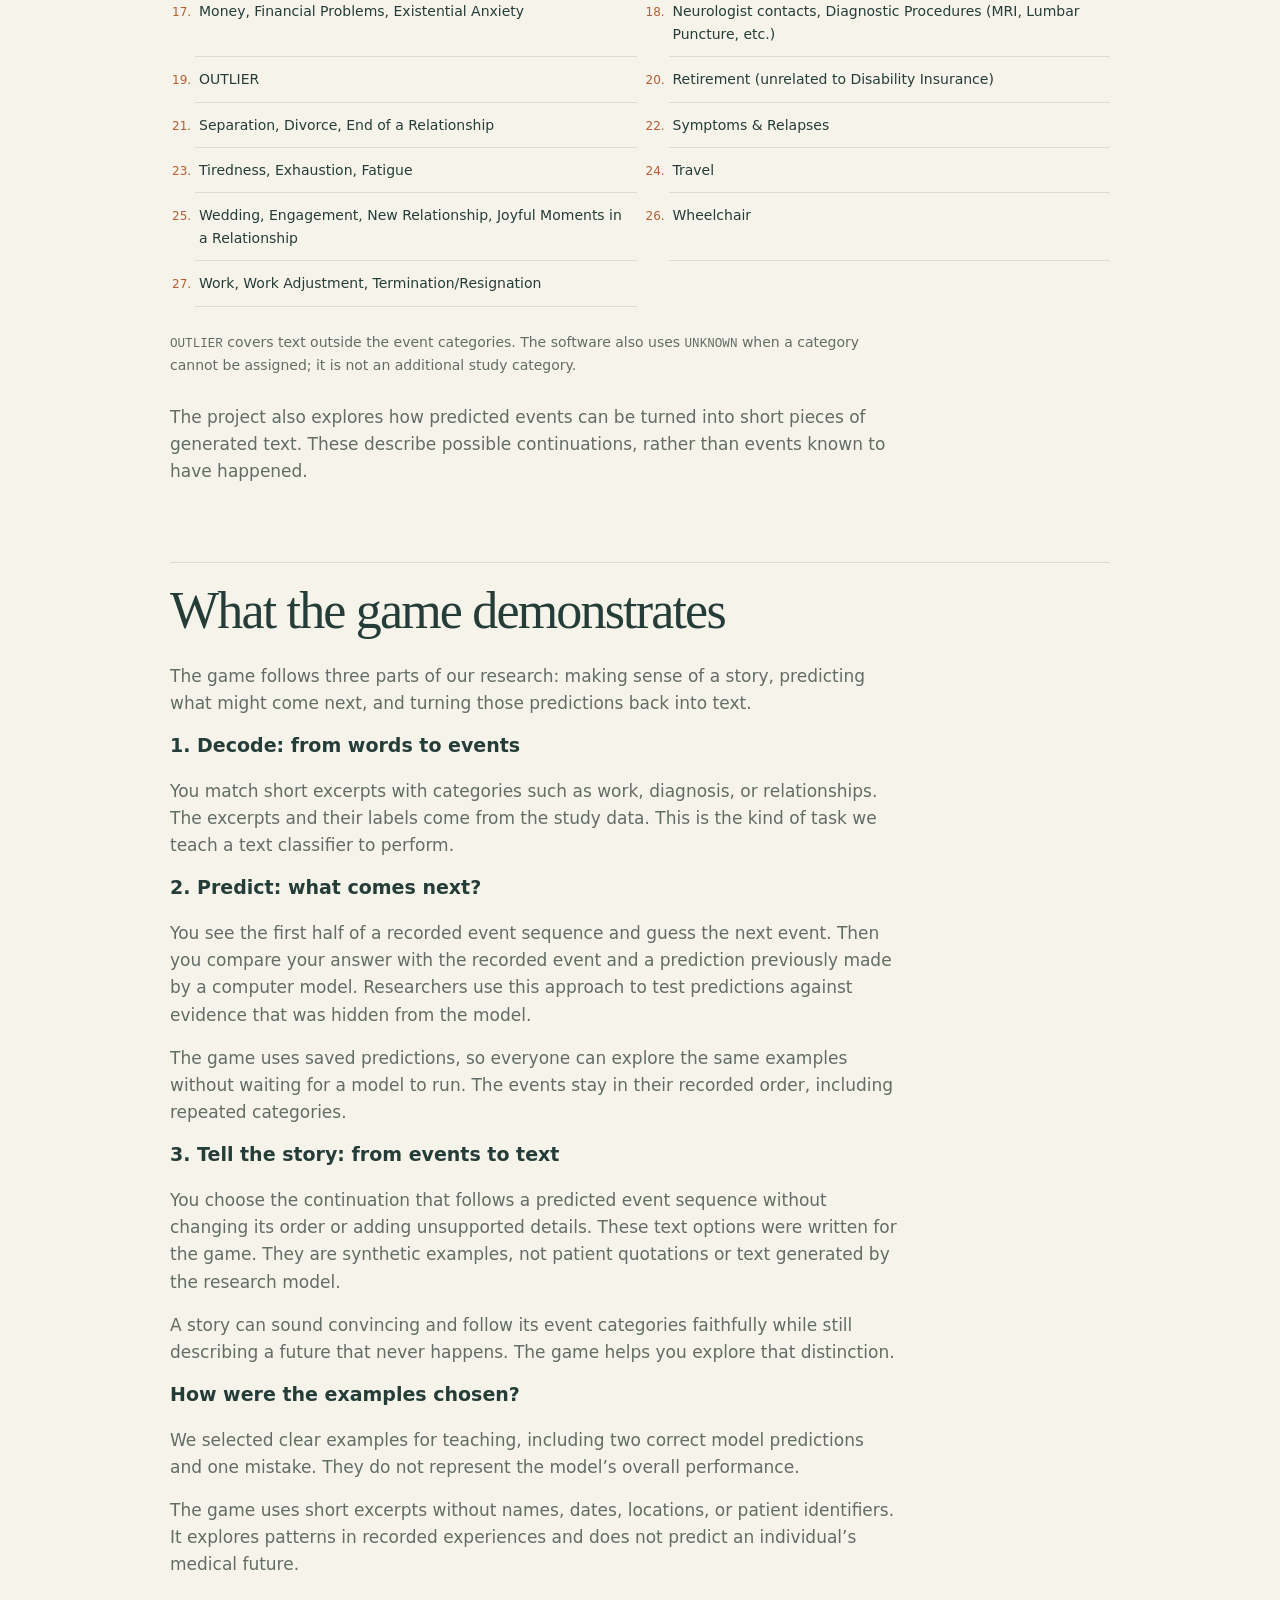
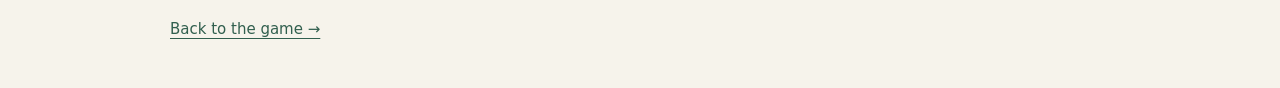
==== commit a44cea58: "Show prediction checking and text generation in research diagram" ====
--- a/study.html
+++ b/study.html
@@ -1,12 +1,12 @@
-<!doctype html><html lang="en"><head><meta charset="utf-8"><meta name="viewport" content="width=device-width,initial-scale=1"><title>The research: The Next Chapter</title><link rel="icon" type="image/svg+xml" href="duck-icon.svg?v=20261112-6"><style>
-:root{--paper:#f6f3eb;--ink:#253d38;--muted:#626d65;--line:#d9ddd1;--green:#315f4e;--light:#e7eddf;--orange:#b65e35;--white:#fffef9}*{box-sizing:border-box}body{margin:0;background:var(--paper);color:var(--ink);font:17px/1.6 system-ui,-apple-system,BlinkMacSystemFont,"Segoe UI",sans-serif}button{font:inherit;cursor:pointer}button:focus-visible,summary:focus-visible,a:focus-visible{outline:3px solid var(--orange);outline-offset:5px}button:disabled{cursor:default}header,main,footer{width:min(940px,calc(100% - 40px));margin:auto}header{padding:28px 0 22px;border-bottom:1px solid var(--line);display:flex;justify-content:space-between;gap:16px;align-items:center}.brand{font-weight:750;font-size:14px;letter-spacing:.04em}.badge{font-size:12px;border:1px solid #c8cfbf;border-radius:30px;padding:5px 12px;color:var(--muted)}main{padding:48px 0 30px}.eyebrow{text-transform:uppercase;letter-spacing:.15em;font-size:12px;font-weight:750;color:var(--orange);margin:0 0 16px}h1,h2,h3,p{margin-top:0}h1,h2{font-family:Georgia,"Times New Roman",serif;font-weight:400;line-height:1.08;letter-spacing:-.035em}h1{font-size:clamp(48px,8vw,82px);max-width:720px;margin-bottom:24px}h2{font-size:clamp(36px,5vw,52px);margin-bottom:24px}h3{font-size:19px;line-height:1.35}.lead{max-width:660px;font-size:20px;color:var(--muted)}.primary{display:inline-flex;align-items:center;justify-content:center;gap:25px;background:var(--green);color:white;border:0;border-radius:8px;padding:14px 23px;font-weight:650}.primary:hover{background:#244c3d}.secondary{background:transparent;border:1px solid #acb7a6;border-radius:8px;padding:10px 18px;color:var(--ink)}.small{font-size:14px;color:var(--muted)}.intro-actions{display:flex;align-items:center;gap:20px;margin:30px 0 42px}.journey{display:flex;gap:0;align-items:stretch;list-style:none;padding:0;margin:28px 0}.journey li{flex:1;position:relative;background:var(--light);border:1px solid #cbd6c2;padding:16px 12px;font-size:14px;line-height:1.4;text-align:center;display:flex;align-items:center;justify-content:center}.journey li:first-child{border-radius:9px 0 0 9px}.journey li:last-child{border-radius:0 9px 9px 0}.journey li+li{border-left:0}.journey .hidden-event{border:1px dashed #aab6a4;background:transparent;font-size:24px;color:var(--orange)}.note{border-left:3px solid #b8c9aa;padding:4px 0 4px 18px;font-size:15px;color:var(--muted);max-width:710px}.background{margin-top:40px;border-top:1px solid var(--line);padding:20px 0}summary{cursor:pointer;font-weight:650}.background p{margin:16px 0;color:var(--muted);max-width:730px}.pipeline{display:flex;gap:10px;flex-wrap:wrap;font-size:14px;margin:20px 0}.pipeline span{background:var(--light);padding:7px 11px;border-radius:5px}.topline{display:flex;gap:20px;justify-content:space-between;align-items:center;margin-bottom:30px}.progress{display:flex;gap:7px}.dot{width:30px;height:5px;border-radius:4px;background:#d8ddcf}.dot.active{background:var(--green)}.story{background:var(--white);border:1px solid var(--line);border-radius:12px;padding:26px 30px;margin:24px 0}.story blockquote{margin:12px 0 0;font-family:Georgia,serif;font-size:23px;line-height:1.5}.label{font-size:11px;text-transform:uppercase;font-weight:750;letter-spacing:.12em;color:var(--muted);margin:0 0 8px}.question{margin:28px 0 15px;font-size:20px}.choices{display:grid;grid-template-columns:repeat(3,1fr);gap:12px}.choice{text-align:left;background:var(--white);border:1px solid #c7cebf;border-radius:9px;color:var(--ink);padding:19px;min-height:100px;display:flex;align-items:center;gap:12px;line-height:1.4}.choice:hover:not(:disabled){border-color:var(--green);background:var(--light)}.choice .letter{font-size:12px;display:grid;place-items:center;flex-shrink:0;width:26px;height:26px;border:1px solid #cbd2c2;border-radius:50%}.choice.chosen{border:2px solid var(--green);background:var(--light);padding:18px}.choice:disabled{opacity:1}.reveal{margin-top:26px;background:var(--light);border-radius:12px;padding:26px}.comparison{display:grid;grid-template-columns:repeat(3,1fr);gap:22px;border-bottom:1px solid #c8d2bf;padding-bottom:20px;margin-bottom:20px}.comparison strong{font-size:18px;display:block;line-height:1.4}.reveal h3{font-family:Georgia,serif;font-size:26px;font-weight:400;margin-bottom:12px}.reveal p:last-child{margin-bottom:0}.next{margin-top:24px;display:flex;justify-content:flex-end}.takeaways{counter-reset:lesson;list-style:none;padding:0;margin:30px 0}.takeaways li{counter-increment:lesson;border-top:1px solid var(--line);padding:20px 0 20px 45px;position:relative}.takeaways li:before{content:"0" counter(lesson);position:absolute;left:0;color:var(--orange);font-size:13px;top:24px}.takeaways h3{margin-bottom:6px}.takeaways p{margin:0;color:var(--muted)}footer{border-top:1px solid var(--line);padding:20px 0 30px;font-size:12px;color:var(--muted);display:flex;gap:20px;justify-content:space-between}[hidden]{display:none!important}@media(max-width:600px){header{align-items:flex-start}.badge{max-width:160px;text-align:center}main{padding-top:32px}.choices{grid-template-columns:1fr}.choice{min-height:65px;padding:14px}.choice.chosen{padding:13px}.story{padding:20px}.story blockquote{font-size:21px}.comparison{grid-template-columns:1fr;gap:16px}.journey li{font-size:12px;padding:12px 5px}.intro-actions{flex-wrap:wrap}.reveal{padding:20px}footer{flex-direction:column;gap:5px}}@media(prefers-reduced-motion:no-preference){.reveal{animation:appear .3s ease-out}@keyframes appear{from{opacity:0;transform:translateY(6px)}to{opacity:1;transform:translateY(0)}}}
+<!doctype html><html lang="en"><head><meta charset="utf-8"><meta name="viewport" content="width=device-width,initial-scale=1"><title>The research: The Next Chapter</title><link rel="icon" type="image/svg+xml" href="duck-icon.svg?v=20261112-23"><style>
+:root{--paper:#f6f3eb;--ink:#253d38;--muted:#626d65;--line:#d9ddd1;--green:#315f4e;--light:#e7eddf;--orange:#b65e35;--white:#fffef9}*{box-sizing:border-box}body{margin:0;background:var(--paper);color:var(--ink);font:17px/1.6 system-ui,-apple-system,BlinkMacSystemFont,"Segoe UI",sans-serif}button{font:inherit;cursor:pointer}button:focus-visible,summary:focus-visible,a:focus-visible{outline:3px solid var(--orange);outline-offset:5px}button:disabled{cursor:default}header,main,footer{width:min(940px,calc(100% - 40px));margin:auto}header{padding:28px 0 22px;border-bottom:1px solid var(--line);display:flex;justify-content:space-between;gap:16px;align-items:center}.brand{font-weight:750;font-size:14px;letter-spacing:.04em}.badge{font-size:12px;border:1px solid #c8cfbf;border-radius:30px;padding:5px 12px;color:var(--muted)}main{padding:48px 0 30px}.eyebrow{text-transform:uppercase;letter-spacing:.15em;font-size:12px;font-weight:750;color:var(--orange);margin:0 0 16px}h1,h2,h3,p{margin-top:0}h1,h2{font-family:Georgia,"Times New Roman",serif;font-weight:400;line-height:1.08;letter-spacing:-.035em}h1{font-size:clamp(48px,8vw,82px);max-width:720px;margin-bottom:24px}h2{font-size:clamp(36px,5vw,52px);margin-bottom:24px}h3{font-size:19px;line-height:1.35}.lead{max-width:660px;font-size:20px;color:var(--muted)}.primary{display:inline-flex;align-items:center;justify-content:center;gap:25px;background:var(--green);color:white;border:0;border-radius:8px;padding:14px 23px;font-weight:650}.primary:hover{background:#244c3d}.secondary{background:transparent;border:1px solid #acb7a6;border-radius:8px;padding:10px 18px;color:var(--ink)}.small{font-size:14px;color:var(--muted)}.intro-actions{display:flex;align-items:center;gap:20px;margin:30px 0 42px}.journey{display:flex;gap:0;align-items:stretch;list-style:none;padding:0;margin:28px 0}.journey li{flex:1;position:relative;background:var(--light);border:1px solid #cbd6c2;padding:16px 12px;font-size:14px;line-height:1.4;text-align:center;display:flex;align-items:center;justify-content:center}.journey li:first-child{border-radius:9px 0 0 9px}.journey li:last-child{border-radius:0 9px 9px 0}.journey li+li{border-left:0}.journey .hidden-event{border:1px dashed #aab6a4;background:transparent;font-size:24px;color:var(--orange)}.note{border-left:3px solid #b8c9aa;padding:4px 0 4px 18px;font-size:15px;color:var(--muted);max-width:710px}.background{margin-top:40px;border-top:1px solid var(--line);padding:20px 0}summary{cursor:pointer;font-weight:650}.background p{margin:16px 0;color:var(--muted);max-width:730px}.pipeline{font-size:15px;margin:24px 0 28px}.pipeline-flow{display:grid;grid-template-columns:1fr auto 1fr auto 1fr;gap:12px;align-items:center}.pipeline-flow span{background:var(--light);padding:14px 12px;border-radius:6px;text-align:center}.pipeline-flow b{font-weight:400;color:var(--green)}.pipeline-fork{margin:18px 0 10px;text-align:center;color:var(--muted);font-size:14px}.pipeline-branches{display:grid;grid-template-columns:1fr 1fr;gap:16px}.pipeline-branches>div{padding:16px 18px;border-left:3px solid #a7b99b;background:#edf1e7;border-radius:0 6px 6px 0}.pipeline-branches>div+div{border-color:#b6a0c9;background:#f0ebf6}.pipeline-branches strong{font-size:15px}.pipeline-branches p{margin:5px 0 0;line-height:1.5}@media(max-width:600px){.pipeline-flow{gap:6px;font-size:13px}.pipeline-flow span{padding:12px 6px}.pipeline-branches{grid-template-columns:1fr;gap:10px}}.topline{display:flex;gap:20px;justify-content:space-between;align-items:center;margin-bottom:30px}.progress{display:flex;gap:7px}.dot{width:30px;height:5px;border-radius:4px;background:#d8ddcf}.dot.active{background:var(--green)}.story{background:var(--white);border:1px solid var(--line);border-radius:12px;padding:26px 30px;margin:24px 0}.story blockquote{margin:12px 0 0;font-family:Georgia,serif;font-size:23px;line-height:1.5}.label{font-size:11px;text-transform:uppercase;font-weight:750;letter-spacing:.12em;color:var(--muted);margin:0 0 8px}.question{margin:28px 0 15px;font-size:20px}.choices{display:grid;grid-template-columns:repeat(3,1fr);gap:12px}.choice{text-align:left;background:var(--white);border:1px solid #c7cebf;border-radius:9px;color:var(--ink);padding:19px;min-height:100px;display:flex;align-items:center;gap:12px;line-height:1.4}.choice:hover:not(:disabled){border-color:var(--green);background:var(--light)}.choice .letter{font-size:12px;display:grid;place-items:center;flex-shrink:0;width:26px;height:26px;border:1px solid #cbd2c2;border-radius:50%}.choice.chosen{border:2px solid var(--green);background:var(--light);padding:18px}.choice:disabled{opacity:1}.reveal{margin-top:26px;background:var(--light);border-radius:12px;padding:26px}.comparison{display:grid;grid-template-columns:repeat(3,1fr);gap:22px;border-bottom:1px solid #c8d2bf;padding-bottom:20px;margin-bottom:20px}.comparison strong{font-size:18px;display:block;line-height:1.4}.reveal h3{font-family:Georgia,serif;font-size:26px;font-weight:400;margin-bottom:12px}.reveal p:last-child{margin-bottom:0}.next{margin-top:24px;display:flex;justify-content:flex-end}.takeaways{counter-reset:lesson;list-style:none;padding:0;margin:30px 0}.takeaways li{counter-increment:lesson;border-top:1px solid var(--line);padding:20px 0 20px 45px;position:relative}.takeaways li:before{content:"0" counter(lesson);position:absolute;left:0;color:var(--orange);font-size:13px;top:24px}.takeaways h3{margin-bottom:6px}.takeaways p{margin:0;color:var(--muted)}footer{border-top:1px solid var(--line);padding:20px 0 30px;font-size:12px;color:var(--muted);display:flex;gap:20px;justify-content:space-between}[hidden]{display:none!important}@media(max-width:600px){header{align-items:flex-start}.badge{max-width:160px;text-align:center}main{padding-top:32px}.choices{grid-template-columns:1fr}.choice{min-height:65px;padding:14px}.choice.chosen{padding:13px}.story{padding:20px}.story blockquote{font-size:21px}.comparison{grid-template-columns:1fr;gap:16px}.journey li{font-size:12px;padding:12px 5px}.intro-actions{flex-wrap:wrap}.reveal{padding:20px}footer{flex-direction:column;gap:5px}}@media(prefers-reduced-motion:no-preference){.reveal{animation:appear .3s ease-out}@keyframes appear{from{opacity:0;transform:translateY(6px)}to{opacity:1;transform:translateY(0)}}}
 
 .category-link{color:var(--green);text-underline-offset:4px;font-size:15px}.category-guide{margin:28px 0;padding-top:24px;border-top:1px solid var(--line)}.category-list{display:grid;grid-template-columns:repeat(2,minmax(0,1fr));gap:0 32px;padding-left:25px;margin:24px 0}.category-list li{padding:11px 4px;border-bottom:1px solid var(--line);font-size:14px;overflow-wrap:anywhere}.category-list li::marker{color:var(--orange);font-size:12px}.journey li{min-width:0;overflow-wrap:anywhere}.choice,.comparison strong{overflow-wrap:anywhere}.choice span:last-child{min-width:0}code{font-size:.9em}@media(max-width:600px){.category-list{grid-template-columns:1fr}.journey{flex-direction:column}.journey li{padding:12px;font-size:14px}.journey li:first-child{border-radius:9px 9px 0 0}.journey li:last-child{border-radius:0 0 9px 9px}.journey li+li{border-left:1px solid #cbd6c2;border-top:0}}
 
 .scoreboard{display:flex;gap:24px;flex-wrap:wrap;background:var(--light);padding:16px 22px;border-radius:10px;margin-bottom:26px}.scoreboard span{font-size:13px;color:var(--muted);flex:1;min-width:100px}.scoreboard strong{display:block;color:var(--ink);font-size:25px;font-variant-numeric:tabular-nums}.clue-box{margin:24px 0}.clue-box p{margin:10px 0}.clue-box #clue-text{padding:16px 20px;border-left:3px solid var(--orange);background:var(--white);font-family:Georgia,serif;font-size:21px}fieldset{margin:28px 0 20px;border:1px solid var(--line);border-radius:10px;padding:18px}legend{padding:0 8px;font-weight:650}.confidence-options{display:flex;gap:10px;flex-wrap:wrap}.confidence-button{flex:1;min-width:135px;border:1px solid #c7cebf;border-radius:8px;background:var(--white);color:var(--ink);padding:12px}.confidence-button small{display:block;font-size:12px;margin-top:5px}.confidence-button[aria-pressed="true"]{background:var(--green);color:white}.lock-row{display:flex;align-items:center;gap:18px;flex-wrap:wrap}.primary:disabled{opacity:.45}.round-review{margin:24px 0 35px}.round-review li{margin-bottom:12px}.points-change{font-weight:750;color:var(--green);font-size:20px}@media(max-width:600px){.scoreboard{gap:12px;padding:16px}.scoreboard span{min-width:75px}.confidence-options{flex-direction:column}}
 
 .mission-map ol{display:grid;grid-template-columns:repeat(3,minmax(0,1fr));list-style:none;padding:0;gap:12px;margin:0 0 14px}.mission-map li{border:1px dashed #bdc8b3;border-radius:12px;padding:18px;opacity:.6;position:relative}.mission-map .current{opacity:1;background:var(--green);color:white;border-style:solid}.mission-map .complete{opacity:1;background:var(--light);border-style:solid}.mission-map strong,.mission-map small{display:block}.mission-map strong{font-size:20px;margin-top:8px}.mission-map small{font-size:12px}.mission-icon{font-size:12px;border:1px solid currentColor;border-radius:50%;display:inline-grid;place-items:center;width:30px;height:30px}.notebook{border:1px solid var(--line);border-radius:9px;padding:14px 18px;margin-bottom:32px;background:var(--white)}.notebook li{font-size:14px;padding:8px 0}.debug-cards{display:grid;gap:14px}.debug-card{text-align:left;padding:22px;border:1px solid var(--line);border-radius:12px;background:var(--white);color:var(--ink)}.debug-quote{display:block;font-family:Georgia,serif;font-size:23px;margin-bottom:12px}.debug-card:hover:not(:disabled){border-color:var(--green)}.debug-card.suspect{border:2px solid var(--orange)}.debug-comparison{grid-template-columns:repeat(2,minmax(0,1fr))}.miss{opacity:.5!important}#decode-feedback,#debug-feedback{min-height:30px;margin-top:20px;color:var(--green);font-weight:600}#decode,#debug{margin-top:25px}#repair-panel{margin-top:28px}.result-card{border:1px solid #b5c9a6}@media(max-width:600px){.mission-map ol{gap:6px}.mission-map li{padding:12px 8px}.mission-map strong{font-size:16px}.debug-comparison{grid-template-columns:1fr}}@media(prefers-reduced-motion:no-preference){.mission-map .current .mission-icon{animation:mission-pulse 2.5s ease-in-out 2}@keyframes mission-pulse{50%{box-shadow:0 0 0 6px #ffffff22}}}
-</style></head><body><header><span class="brand">THE NEXT CHAPTER / THE RESEARCH</span><a href="index.html" target="_self" class="category-link">Play the game →</a></header><main><h1>Behind the game.</h1><p class="lead">We study whether stories about life with multiple sclerosis can become structured event journeys and help us predict what comes next.</p><section class="background"><p>We study whether personal narratives about multiple sclerosis can be converted into structured event journeys and used to predict subsequent event categories. Multiple sclerosis is a condition affecting the brain and spinal cord; our project focuses on how people describe their experiences.</p><div class="pipeline" aria-label="Research pipeline"><span>Story</span><span aria-hidden="true">→</span><span>Event categories</span><span aria-hidden="true">→</span><span>Sequence model</span><span aria-hidden="true">→</span><span>Compare with hidden events</span></div><p>We teach computer models to recognise event categories in text. We then compare different methods for finding patterns in the order of those events.</p><section class="category-guide" aria-labelledby="categories-title">
+</style></head><body><header><span class="brand">THE NEXT CHAPTER / THE RESEARCH</span><a href="index.html" target="_self" class="category-link">Play the game →</a></header><main><h1>Behind the game.</h1><p class="lead">We study whether stories about life with multiple sclerosis can become structured event journeys and help us predict what comes next.</p><section class="background"><p>We study whether personal narratives about multiple sclerosis can be converted into structured event journeys and used to predict subsequent event categories. Multiple sclerosis is a condition affecting the brain and spinal cord; our project focuses on how people describe their experiences.</p><div class="pipeline" role="group" aria-label="Research pipeline: a story becomes event categories, which are used to predict next events. Predictions are compared with recorded events and turned into a possible story."><div class="pipeline-flow"><span>Story</span><b aria-hidden="true">→</b><span>Event categories</span><b aria-hidden="true">→</b><span>Predict next events</span></div><p class="pipeline-fork">Use the predicted events to:</p><div class="pipeline-branches"><div><strong>Check predictions</strong><p>Compare predictions with recorded events</p></div><div><strong>Generate text</strong><p>Turn predicted events into a possible story</p></div></div></div><p>We teach computer models to recognise event categories in text. We then compare different methods for finding patterns in the order of those events and predicting what comes next. We check those predictions against recorded events and explore turning them into possible stories.</p><section class="category-guide" aria-labelledby="categories-title">
 <h3 id="categories-title">What can an event be?</h3>
 <p>The study uses these <strong>27 category labels</strong> to describe experiences recorded by people living with multiple sclerosis. They span medical experiences and everyday life. The category labels come from the project, with the condition’s name written in full.</p>
 <p class="small">Each game round offers just three choices to keep play simple. The full study works with the category set below.</p>
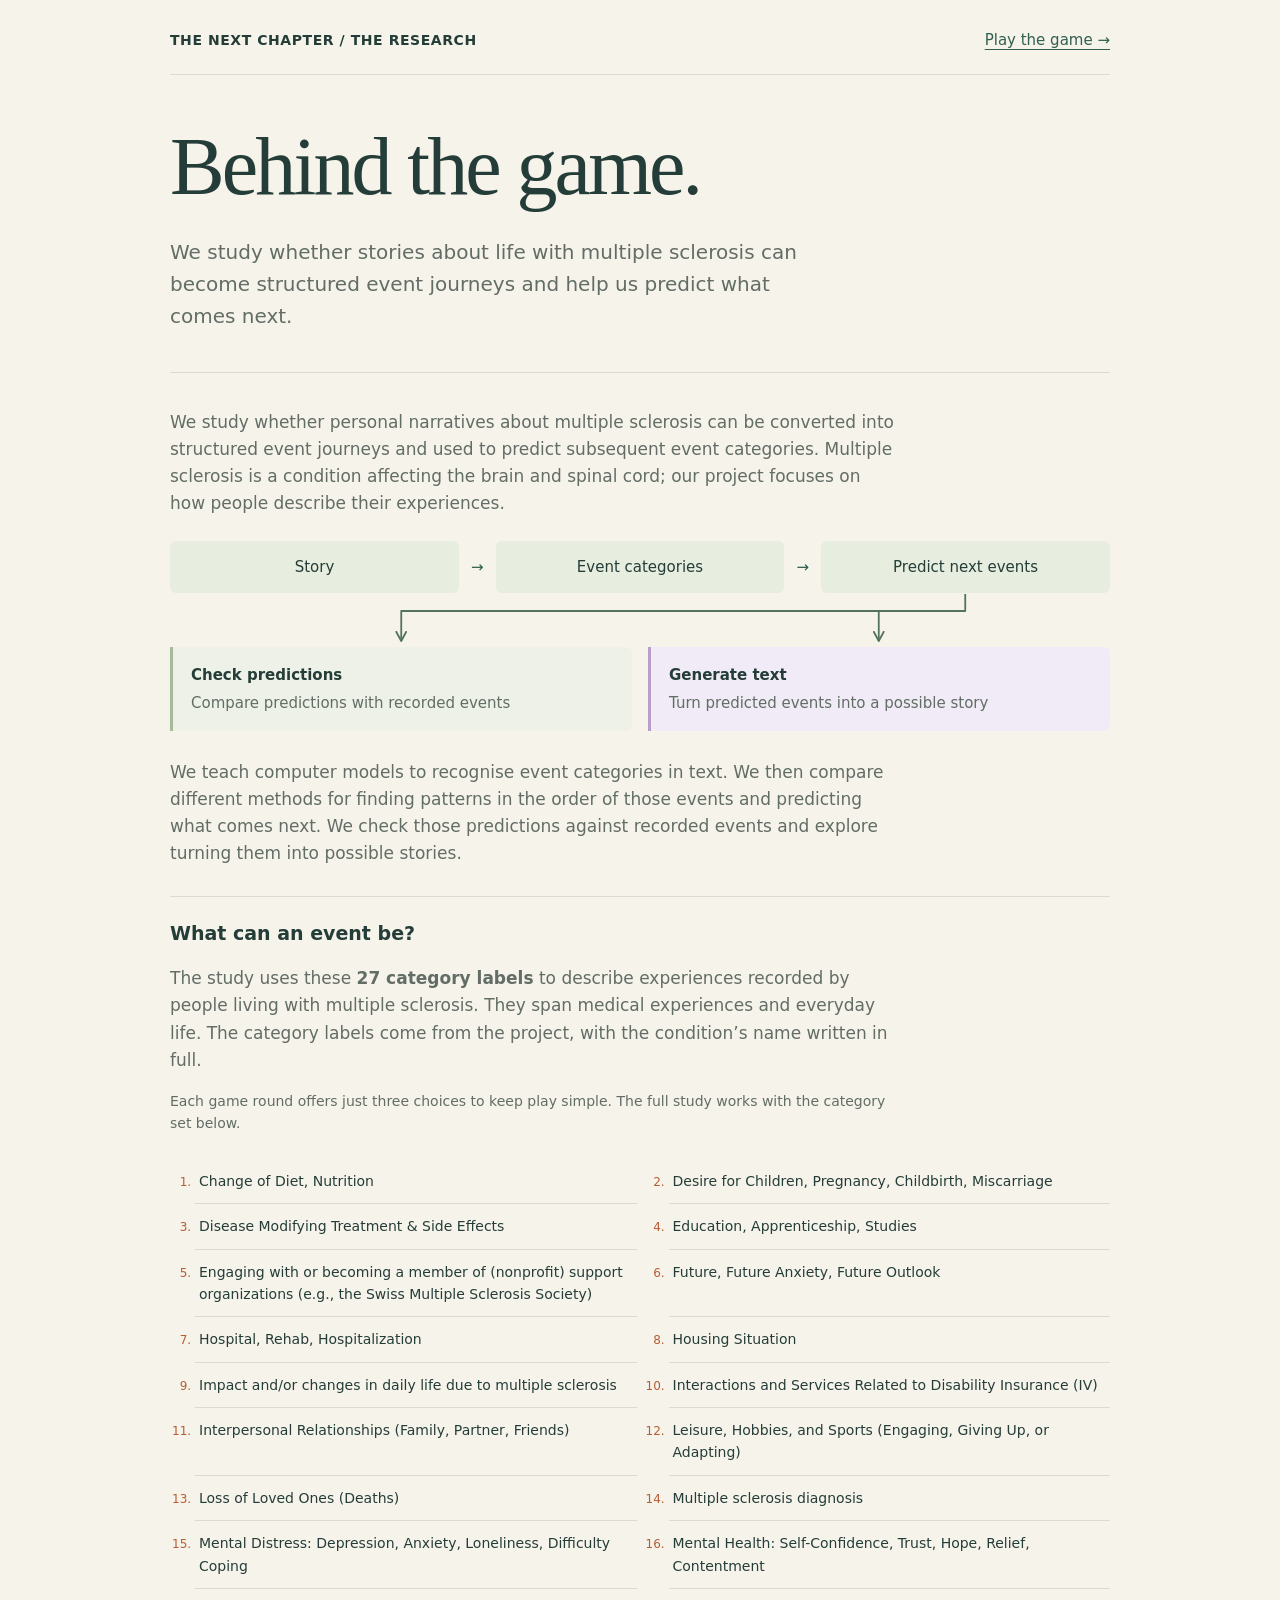
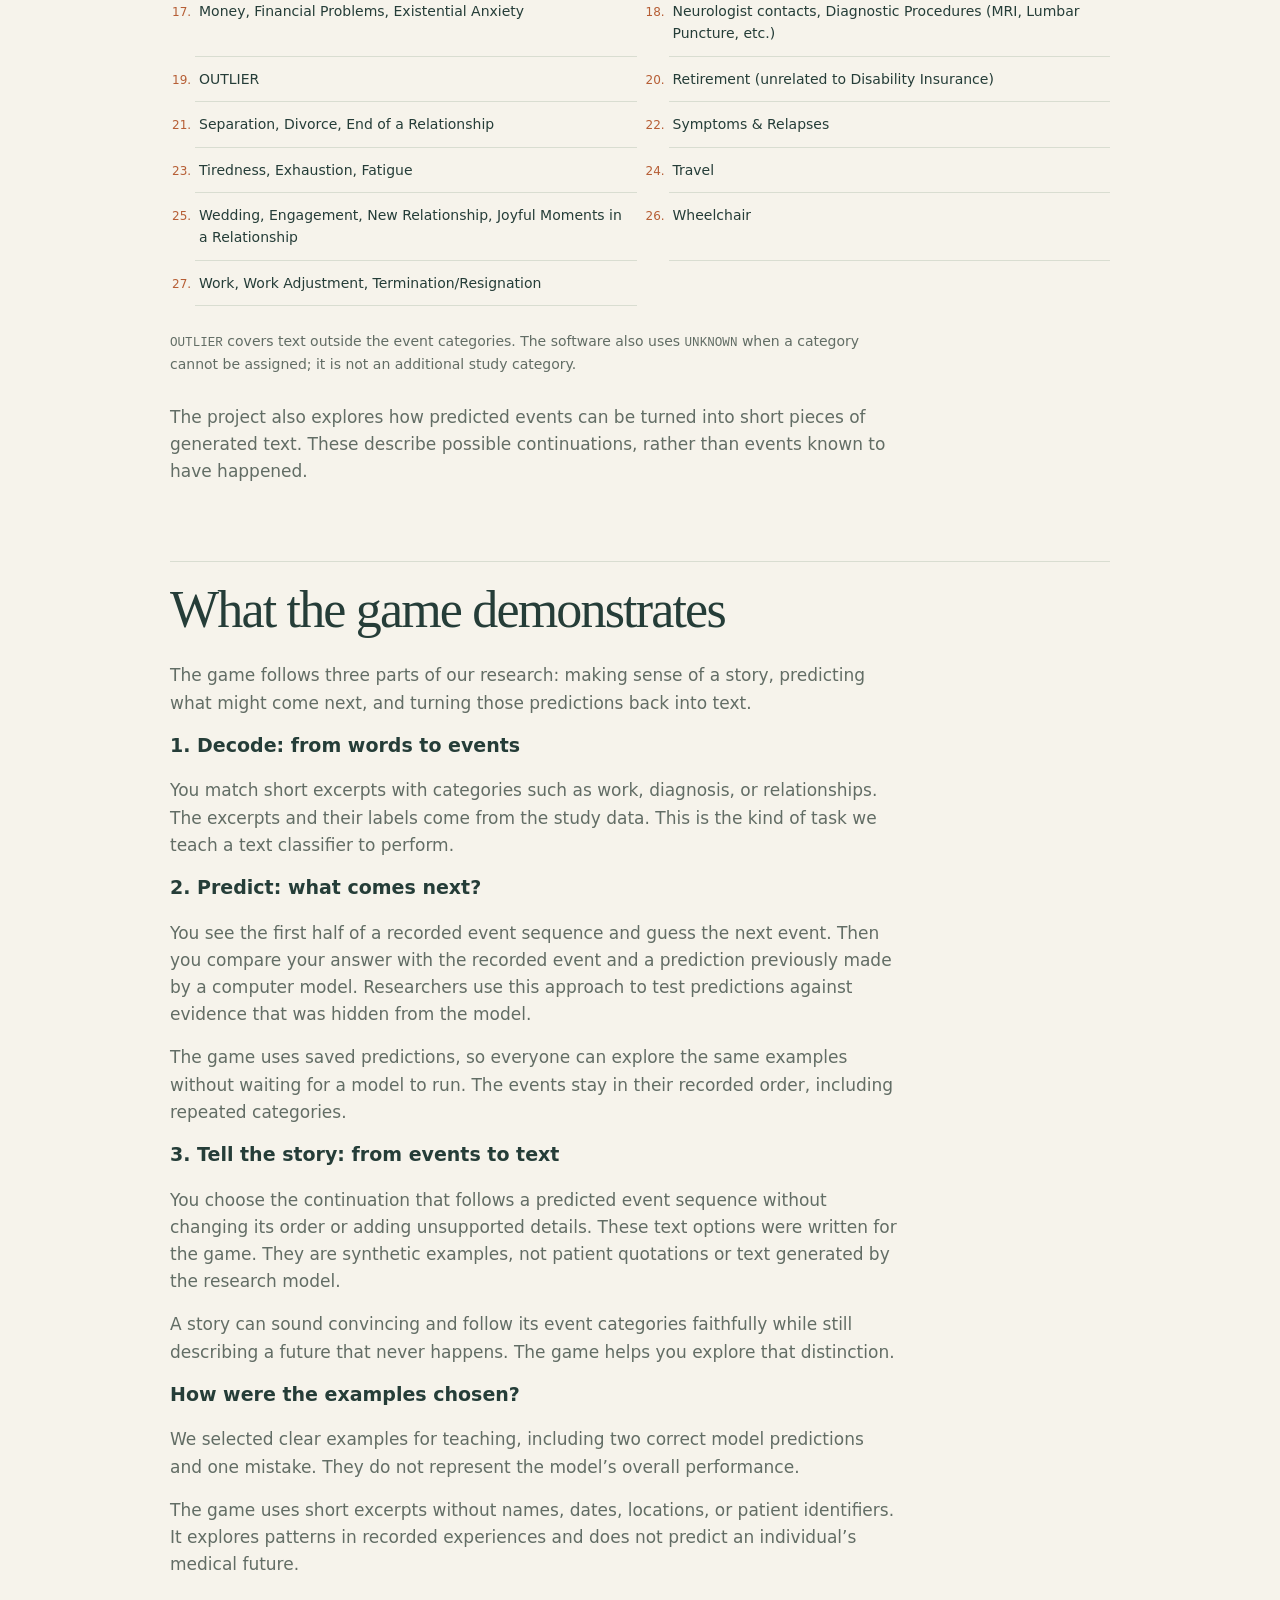
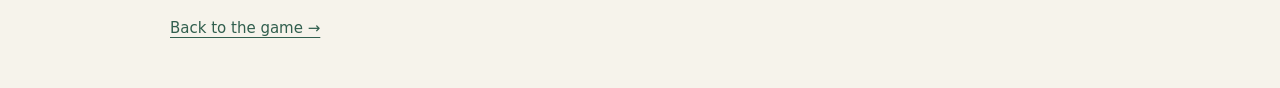
==== commit d3322028: "Replace pipeline branch label with connecting arrows" ====
--- a/study.html
+++ b/study.html
@@ -1,12 +1,12 @@
 <!doctype html><html lang="en"><head><meta charset="utf-8"><meta name="viewport" content="width=device-width,initial-scale=1"><title>The research: The Next Chapter</title><link rel="icon" type="image/svg+xml" href="duck-icon.svg?v=20261112-23"><style>
-:root{--paper:#f6f3eb;--ink:#253d38;--muted:#626d65;--line:#d9ddd1;--green:#315f4e;--light:#e7eddf;--orange:#b65e35;--white:#fffef9}*{box-sizing:border-box}body{margin:0;background:var(--paper);color:var(--ink);font:17px/1.6 system-ui,-apple-system,BlinkMacSystemFont,"Segoe UI",sans-serif}button{font:inherit;cursor:pointer}button:focus-visible,summary:focus-visible,a:focus-visible{outline:3px solid var(--orange);outline-offset:5px}button:disabled{cursor:default}header,main,footer{width:min(940px,calc(100% - 40px));margin:auto}header{padding:28px 0 22px;border-bottom:1px solid var(--line);display:flex;justify-content:space-between;gap:16px;align-items:center}.brand{font-weight:750;font-size:14px;letter-spacing:.04em}.badge{font-size:12px;border:1px solid #c8cfbf;border-radius:30px;padding:5px 12px;color:var(--muted)}main{padding:48px 0 30px}.eyebrow{text-transform:uppercase;letter-spacing:.15em;font-size:12px;font-weight:750;color:var(--orange);margin:0 0 16px}h1,h2,h3,p{margin-top:0}h1,h2{font-family:Georgia,"Times New Roman",serif;font-weight:400;line-height:1.08;letter-spacing:-.035em}h1{font-size:clamp(48px,8vw,82px);max-width:720px;margin-bottom:24px}h2{font-size:clamp(36px,5vw,52px);margin-bottom:24px}h3{font-size:19px;line-height:1.35}.lead{max-width:660px;font-size:20px;color:var(--muted)}.primary{display:inline-flex;align-items:center;justify-content:center;gap:25px;background:var(--green);color:white;border:0;border-radius:8px;padding:14px 23px;font-weight:650}.primary:hover{background:#244c3d}.secondary{background:transparent;border:1px solid #acb7a6;border-radius:8px;padding:10px 18px;color:var(--ink)}.small{font-size:14px;color:var(--muted)}.intro-actions{display:flex;align-items:center;gap:20px;margin:30px 0 42px}.journey{display:flex;gap:0;align-items:stretch;list-style:none;padding:0;margin:28px 0}.journey li{flex:1;position:relative;background:var(--light);border:1px solid #cbd6c2;padding:16px 12px;font-size:14px;line-height:1.4;text-align:center;display:flex;align-items:center;justify-content:center}.journey li:first-child{border-radius:9px 0 0 9px}.journey li:last-child{border-radius:0 9px 9px 0}.journey li+li{border-left:0}.journey .hidden-event{border:1px dashed #aab6a4;background:transparent;font-size:24px;color:var(--orange)}.note{border-left:3px solid #b8c9aa;padding:4px 0 4px 18px;font-size:15px;color:var(--muted);max-width:710px}.background{margin-top:40px;border-top:1px solid var(--line);padding:20px 0}summary{cursor:pointer;font-weight:650}.background p{margin:16px 0;color:var(--muted);max-width:730px}.pipeline{font-size:15px;margin:24px 0 28px}.pipeline-flow{display:grid;grid-template-columns:1fr auto 1fr auto 1fr;gap:12px;align-items:center}.pipeline-flow span{background:var(--light);padding:14px 12px;border-radius:6px;text-align:center}.pipeline-flow b{font-weight:400;color:var(--green)}.pipeline-fork{margin:18px 0 10px;text-align:center;color:var(--muted);font-size:14px}.pipeline-branches{display:grid;grid-template-columns:1fr 1fr;gap:16px}.pipeline-branches>div{padding:16px 18px;border-left:3px solid #a7b99b;background:#edf1e7;border-radius:0 6px 6px 0}.pipeline-branches>div+div{border-color:#b6a0c9;background:#f0ebf6}.pipeline-branches strong{font-size:15px}.pipeline-branches p{margin:5px 0 0;line-height:1.5}@media(max-width:600px){.pipeline-flow{gap:6px;font-size:13px}.pipeline-flow span{padding:12px 6px}.pipeline-branches{grid-template-columns:1fr;gap:10px}}.topline{display:flex;gap:20px;justify-content:space-between;align-items:center;margin-bottom:30px}.progress{display:flex;gap:7px}.dot{width:30px;height:5px;border-radius:4px;background:#d8ddcf}.dot.active{background:var(--green)}.story{background:var(--white);border:1px solid var(--line);border-radius:12px;padding:26px 30px;margin:24px 0}.story blockquote{margin:12px 0 0;font-family:Georgia,serif;font-size:23px;line-height:1.5}.label{font-size:11px;text-transform:uppercase;font-weight:750;letter-spacing:.12em;color:var(--muted);margin:0 0 8px}.question{margin:28px 0 15px;font-size:20px}.choices{display:grid;grid-template-columns:repeat(3,1fr);gap:12px}.choice{text-align:left;background:var(--white);border:1px solid #c7cebf;border-radius:9px;color:var(--ink);padding:19px;min-height:100px;display:flex;align-items:center;gap:12px;line-height:1.4}.choice:hover:not(:disabled){border-color:var(--green);background:var(--light)}.choice .letter{font-size:12px;display:grid;place-items:center;flex-shrink:0;width:26px;height:26px;border:1px solid #cbd2c2;border-radius:50%}.choice.chosen{border:2px solid var(--green);background:var(--light);padding:18px}.choice:disabled{opacity:1}.reveal{margin-top:26px;background:var(--light);border-radius:12px;padding:26px}.comparison{display:grid;grid-template-columns:repeat(3,1fr);gap:22px;border-bottom:1px solid #c8d2bf;padding-bottom:20px;margin-bottom:20px}.comparison strong{font-size:18px;display:block;line-height:1.4}.reveal h3{font-family:Georgia,serif;font-size:26px;font-weight:400;margin-bottom:12px}.reveal p:last-child{margin-bottom:0}.next{margin-top:24px;display:flex;justify-content:flex-end}.takeaways{counter-reset:lesson;list-style:none;padding:0;margin:30px 0}.takeaways li{counter-increment:lesson;border-top:1px solid var(--line);padding:20px 0 20px 45px;position:relative}.takeaways li:before{content:"0" counter(lesson);position:absolute;left:0;color:var(--orange);font-size:13px;top:24px}.takeaways h3{margin-bottom:6px}.takeaways p{margin:0;color:var(--muted)}footer{border-top:1px solid var(--line);padding:20px 0 30px;font-size:12px;color:var(--muted);display:flex;gap:20px;justify-content:space-between}[hidden]{display:none!important}@media(max-width:600px){header{align-items:flex-start}.badge{max-width:160px;text-align:center}main{padding-top:32px}.choices{grid-template-columns:1fr}.choice{min-height:65px;padding:14px}.choice.chosen{padding:13px}.story{padding:20px}.story blockquote{font-size:21px}.comparison{grid-template-columns:1fr;gap:16px}.journey li{font-size:12px;padding:12px 5px}.intro-actions{flex-wrap:wrap}.reveal{padding:20px}footer{flex-direction:column;gap:5px}}@media(prefers-reduced-motion:no-preference){.reveal{animation:appear .3s ease-out}@keyframes appear{from{opacity:0;transform:translateY(6px)}to{opacity:1;transform:translateY(0)}}}
+:root{--paper:#f6f3eb;--ink:#253d38;--muted:#626d65;--line:#d9ddd1;--green:#315f4e;--light:#e7eddf;--orange:#b65e35;--white:#fffef9}*{box-sizing:border-box}body{margin:0;background:var(--paper);color:var(--ink);font:17px/1.6 system-ui,-apple-system,BlinkMacSystemFont,"Segoe UI",sans-serif}button{font:inherit;cursor:pointer}button:focus-visible,summary:focus-visible,a:focus-visible{outline:3px solid var(--orange);outline-offset:5px}button:disabled{cursor:default}header,main,footer{width:min(940px,calc(100% - 40px));margin:auto}header{padding:28px 0 22px;border-bottom:1px solid var(--line);display:flex;justify-content:space-between;gap:16px;align-items:center}.brand{font-weight:750;font-size:14px;letter-spacing:.04em}.badge{font-size:12px;border:1px solid #c8cfbf;border-radius:30px;padding:5px 12px;color:var(--muted)}main{padding:48px 0 30px}.eyebrow{text-transform:uppercase;letter-spacing:.15em;font-size:12px;font-weight:750;color:var(--orange);margin:0 0 16px}h1,h2,h3,p{margin-top:0}h1,h2{font-family:Georgia,"Times New Roman",serif;font-weight:400;line-height:1.08;letter-spacing:-.035em}h1{font-size:clamp(48px,8vw,82px);max-width:720px;margin-bottom:24px}h2{font-size:clamp(36px,5vw,52px);margin-bottom:24px}h3{font-size:19px;line-height:1.35}.lead{max-width:660px;font-size:20px;color:var(--muted)}.primary{display:inline-flex;align-items:center;justify-content:center;gap:25px;background:var(--green);color:white;border:0;border-radius:8px;padding:14px 23px;font-weight:650}.primary:hover{background:#244c3d}.secondary{background:transparent;border:1px solid #acb7a6;border-radius:8px;padding:10px 18px;color:var(--ink)}.small{font-size:14px;color:var(--muted)}.intro-actions{display:flex;align-items:center;gap:20px;margin:30px 0 42px}.journey{display:flex;gap:0;align-items:stretch;list-style:none;padding:0;margin:28px 0}.journey li{flex:1;position:relative;background:var(--light);border:1px solid #cbd6c2;padding:16px 12px;font-size:14px;line-height:1.4;text-align:center;display:flex;align-items:center;justify-content:center}.journey li:first-child{border-radius:9px 0 0 9px}.journey li:last-child{border-radius:0 9px 9px 0}.journey li+li{border-left:0}.journey .hidden-event{border:1px dashed #aab6a4;background:transparent;font-size:24px;color:var(--orange)}.note{border-left:3px solid #b8c9aa;padding:4px 0 4px 18px;font-size:15px;color:var(--muted);max-width:710px}.background{margin-top:40px;border-top:1px solid var(--line);padding:20px 0}summary{cursor:pointer;font-weight:650}.background p{margin:16px 0;color:var(--muted);max-width:730px}.pipeline{font-size:15px;margin:24px 0 28px}.pipeline-flow{display:grid;grid-template-columns:1fr auto 1fr auto 1fr;gap:12px;align-items:center}.pipeline-flow span{background:var(--light);padding:14px 12px;border-radius:6px;text-align:center}.pipeline-flow b{font-weight:400;color:var(--green)}.pipeline-connections{display:block;width:100%;height:54px;overflow:visible}.pipeline-branches{display:grid;grid-template-columns:1fr 1fr;gap:16px}.pipeline-branches>div{padding:16px 18px;border-left:3px solid #a7b99b;background:#edf1e7;border-radius:0 6px 6px 0}.pipeline-branches>div+div{border-color:#b6a0c9;background:#f0ebf6}.pipeline-branches strong{font-size:15px}.pipeline-branches p{margin:5px 0 0;line-height:1.5}@media(max-width:600px){.pipeline-flow{gap:6px;font-size:13px}.pipeline-flow span{padding:12px 6px}.pipeline-branches{gap:10px}.pipeline-branches>div{padding:12px}.pipeline-branches p{font-size:13px}}.topline{display:flex;gap:20px;justify-content:space-between;align-items:center;margin-bottom:30px}.progress{display:flex;gap:7px}.dot{width:30px;height:5px;border-radius:4px;background:#d8ddcf}.dot.active{background:var(--green)}.story{background:var(--white);border:1px solid var(--line);border-radius:12px;padding:26px 30px;margin:24px 0}.story blockquote{margin:12px 0 0;font-family:Georgia,serif;font-size:23px;line-height:1.5}.label{font-size:11px;text-transform:uppercase;font-weight:750;letter-spacing:.12em;color:var(--muted);margin:0 0 8px}.question{margin:28px 0 15px;font-size:20px}.choices{display:grid;grid-template-columns:repeat(3,1fr);gap:12px}.choice{text-align:left;background:var(--white);border:1px solid #c7cebf;border-radius:9px;color:var(--ink);padding:19px;min-height:100px;display:flex;align-items:center;gap:12px;line-height:1.4}.choice:hover:not(:disabled){border-color:var(--green);background:var(--light)}.choice .letter{font-size:12px;display:grid;place-items:center;flex-shrink:0;width:26px;height:26px;border:1px solid #cbd2c2;border-radius:50%}.choice.chosen{border:2px solid var(--green);background:var(--light);padding:18px}.choice:disabled{opacity:1}.reveal{margin-top:26px;background:var(--light);border-radius:12px;padding:26px}.comparison{display:grid;grid-template-columns:repeat(3,1fr);gap:22px;border-bottom:1px solid #c8d2bf;padding-bottom:20px;margin-bottom:20px}.comparison strong{font-size:18px;display:block;line-height:1.4}.reveal h3{font-family:Georgia,serif;font-size:26px;font-weight:400;margin-bottom:12px}.reveal p:last-child{margin-bottom:0}.next{margin-top:24px;display:flex;justify-content:flex-end}.takeaways{counter-reset:lesson;list-style:none;padding:0;margin:30px 0}.takeaways li{counter-increment:lesson;border-top:1px solid var(--line);padding:20px 0 20px 45px;position:relative}.takeaways li:before{content:"0" counter(lesson);position:absolute;left:0;color:var(--orange);font-size:13px;top:24px}.takeaways h3{margin-bottom:6px}.takeaways p{margin:0;color:var(--muted)}footer{border-top:1px solid var(--line);padding:20px 0 30px;font-size:12px;color:var(--muted);display:flex;gap:20px;justify-content:space-between}[hidden]{display:none!important}@media(max-width:600px){header{align-items:flex-start}.badge{max-width:160px;text-align:center}main{padding-top:32px}.choices{grid-template-columns:1fr}.choice{min-height:65px;padding:14px}.choice.chosen{padding:13px}.story{padding:20px}.story blockquote{font-size:21px}.comparison{grid-template-columns:1fr;gap:16px}.journey li{font-size:12px;padding:12px 5px}.intro-actions{flex-wrap:wrap}.reveal{padding:20px}footer{flex-direction:column;gap:5px}}@media(prefers-reduced-motion:no-preference){.reveal{animation:appear .3s ease-out}@keyframes appear{from{opacity:0;transform:translateY(6px)}to{opacity:1;transform:translateY(0)}}}
 
 .category-link{color:var(--green);text-underline-offset:4px;font-size:15px}.category-guide{margin:28px 0;padding-top:24px;border-top:1px solid var(--line)}.category-list{display:grid;grid-template-columns:repeat(2,minmax(0,1fr));gap:0 32px;padding-left:25px;margin:24px 0}.category-list li{padding:11px 4px;border-bottom:1px solid var(--line);font-size:14px;overflow-wrap:anywhere}.category-list li::marker{color:var(--orange);font-size:12px}.journey li{min-width:0;overflow-wrap:anywhere}.choice,.comparison strong{overflow-wrap:anywhere}.choice span:last-child{min-width:0}code{font-size:.9em}@media(max-width:600px){.category-list{grid-template-columns:1fr}.journey{flex-direction:column}.journey li{padding:12px;font-size:14px}.journey li:first-child{border-radius:9px 9px 0 0}.journey li:last-child{border-radius:0 0 9px 9px}.journey li+li{border-left:1px solid #cbd6c2;border-top:0}}
 
 .scoreboard{display:flex;gap:24px;flex-wrap:wrap;background:var(--light);padding:16px 22px;border-radius:10px;margin-bottom:26px}.scoreboard span{font-size:13px;color:var(--muted);flex:1;min-width:100px}.scoreboard strong{display:block;color:var(--ink);font-size:25px;font-variant-numeric:tabular-nums}.clue-box{margin:24px 0}.clue-box p{margin:10px 0}.clue-box #clue-text{padding:16px 20px;border-left:3px solid var(--orange);background:var(--white);font-family:Georgia,serif;font-size:21px}fieldset{margin:28px 0 20px;border:1px solid var(--line);border-radius:10px;padding:18px}legend{padding:0 8px;font-weight:650}.confidence-options{display:flex;gap:10px;flex-wrap:wrap}.confidence-button{flex:1;min-width:135px;border:1px solid #c7cebf;border-radius:8px;background:var(--white);color:var(--ink);padding:12px}.confidence-button small{display:block;font-size:12px;margin-top:5px}.confidence-button[aria-pressed="true"]{background:var(--green);color:white}.lock-row{display:flex;align-items:center;gap:18px;flex-wrap:wrap}.primary:disabled{opacity:.45}.round-review{margin:24px 0 35px}.round-review li{margin-bottom:12px}.points-change{font-weight:750;color:var(--green);font-size:20px}@media(max-width:600px){.scoreboard{gap:12px;padding:16px}.scoreboard span{min-width:75px}.confidence-options{flex-direction:column}}
 
 .mission-map ol{display:grid;grid-template-columns:repeat(3,minmax(0,1fr));list-style:none;padding:0;gap:12px;margin:0 0 14px}.mission-map li{border:1px dashed #bdc8b3;border-radius:12px;padding:18px;opacity:.6;position:relative}.mission-map .current{opacity:1;background:var(--green);color:white;border-style:solid}.mission-map .complete{opacity:1;background:var(--light);border-style:solid}.mission-map strong,.mission-map small{display:block}.mission-map strong{font-size:20px;margin-top:8px}.mission-map small{font-size:12px}.mission-icon{font-size:12px;border:1px solid currentColor;border-radius:50%;display:inline-grid;place-items:center;width:30px;height:30px}.notebook{border:1px solid var(--line);border-radius:9px;padding:14px 18px;margin-bottom:32px;background:var(--white)}.notebook li{font-size:14px;padding:8px 0}.debug-cards{display:grid;gap:14px}.debug-card{text-align:left;padding:22px;border:1px solid var(--line);border-radius:12px;background:var(--white);color:var(--ink)}.debug-quote{display:block;font-family:Georgia,serif;font-size:23px;margin-bottom:12px}.debug-card:hover:not(:disabled){border-color:var(--green)}.debug-card.suspect{border:2px solid var(--orange)}.debug-comparison{grid-template-columns:repeat(2,minmax(0,1fr))}.miss{opacity:.5!important}#decode-feedback,#debug-feedback{min-height:30px;margin-top:20px;color:var(--green);font-weight:600}#decode,#debug{margin-top:25px}#repair-panel{margin-top:28px}.result-card{border:1px solid #b5c9a6}@media(max-width:600px){.mission-map ol{gap:6px}.mission-map li{padding:12px 8px}.mission-map strong{font-size:16px}.debug-comparison{grid-template-columns:1fr}}@media(prefers-reduced-motion:no-preference){.mission-map .current .mission-icon{animation:mission-pulse 2.5s ease-in-out 2}@keyframes mission-pulse{50%{box-shadow:0 0 0 6px #ffffff22}}}
-</style></head><body><header><span class="brand">THE NEXT CHAPTER / THE RESEARCH</span><a href="index.html" target="_self" class="category-link">Play the game →</a></header><main><h1>Behind the game.</h1><p class="lead">We study whether stories about life with multiple sclerosis can become structured event journeys and help us predict what comes next.</p><section class="background"><p>We study whether personal narratives about multiple sclerosis can be converted into structured event journeys and used to predict subsequent event categories. Multiple sclerosis is a condition affecting the brain and spinal cord; our project focuses on how people describe their experiences.</p><div class="pipeline" role="group" aria-label="Research pipeline: a story becomes event categories, which are used to predict next events. Predictions are compared with recorded events and turned into a possible story."><div class="pipeline-flow"><span>Story</span><b aria-hidden="true">→</b><span>Event categories</span><b aria-hidden="true">→</b><span>Predict next events</span></div><p class="pipeline-fork">Use the predicted events to:</p><div class="pipeline-branches"><div><strong>Check predictions</strong><p>Compare predictions with recorded events</p></div><div><strong>Generate text</strong><p>Turn predicted events into a possible story</p></div></div></div><p>We teach computer models to recognise event categories in text. We then compare different methods for finding patterns in the order of those events and predicting what comes next. We check those predictions against recorded events and explore turning them into possible stories.</p><section class="category-guide" aria-labelledby="categories-title">
+</style></head><body><header><span class="brand">THE NEXT CHAPTER / THE RESEARCH</span><a href="index.html" target="_self" class="category-link">Play the game →</a></header><main><h1>Behind the game.</h1><p class="lead">We study whether stories about life with multiple sclerosis can become structured event journeys and help us predict what comes next.</p><section class="background"><p>We study whether personal narratives about multiple sclerosis can be converted into structured event journeys and used to predict subsequent event categories. Multiple sclerosis is a condition affecting the brain and spinal cord; our project focuses on how people describe their experiences.</p><div class="pipeline" role="group" aria-label="Research pipeline: a story becomes event categories, which are used to predict next events. Predictions are compared with recorded events and turned into a possible story."><div class="pipeline-flow"><span>Story</span><b aria-hidden="true">→</b><span>Event categories</span><b aria-hidden="true">→</b><span>Predict next events</span></div><svg class="pipeline-connections" viewBox="0 0 1000 54" preserveAspectRatio="none" aria-hidden="true"><defs><marker id="pipeline-arrow" viewBox="0 0 10 10" refX="8" refY="5" markerWidth="7" markerHeight="7" orient="auto"><path d="M1 1 8 5 1 9" fill="none" stroke="#547260" stroke-width="1.5" stroke-linecap="round" stroke-linejoin="round"/></marker></defs><g fill="none" stroke="#547260" stroke-width="1.8" stroke-linejoin="round" marker-end="url(#pipeline-arrow)"><path d="M846 1V18H246V48" vector-effect="non-scaling-stroke"/><path d="M846 18H754V48" vector-effect="non-scaling-stroke"/></g></svg><div class="pipeline-branches"><div><strong>Check predictions</strong><p>Compare predictions with recorded events</p></div><div><strong>Generate text</strong><p>Turn predicted events into a possible story</p></div></div></div><p>We teach computer models to recognise event categories in text. We then compare different methods for finding patterns in the order of those events and predicting what comes next. We check those predictions against recorded events and explore turning them into possible stories.</p><section class="category-guide" aria-labelledby="categories-title">
 <h3 id="categories-title">What can an event be?</h3>
 <p>The study uses these <strong>27 category labels</strong> to describe experiences recorded by people living with multiple sclerosis. They span medical experiences and everyday life. The category labels come from the project, with the condition’s name written in full.</p>
 <p class="small">Each game round offers just three choices to keep play simple. The full study works with the category set below.</p>
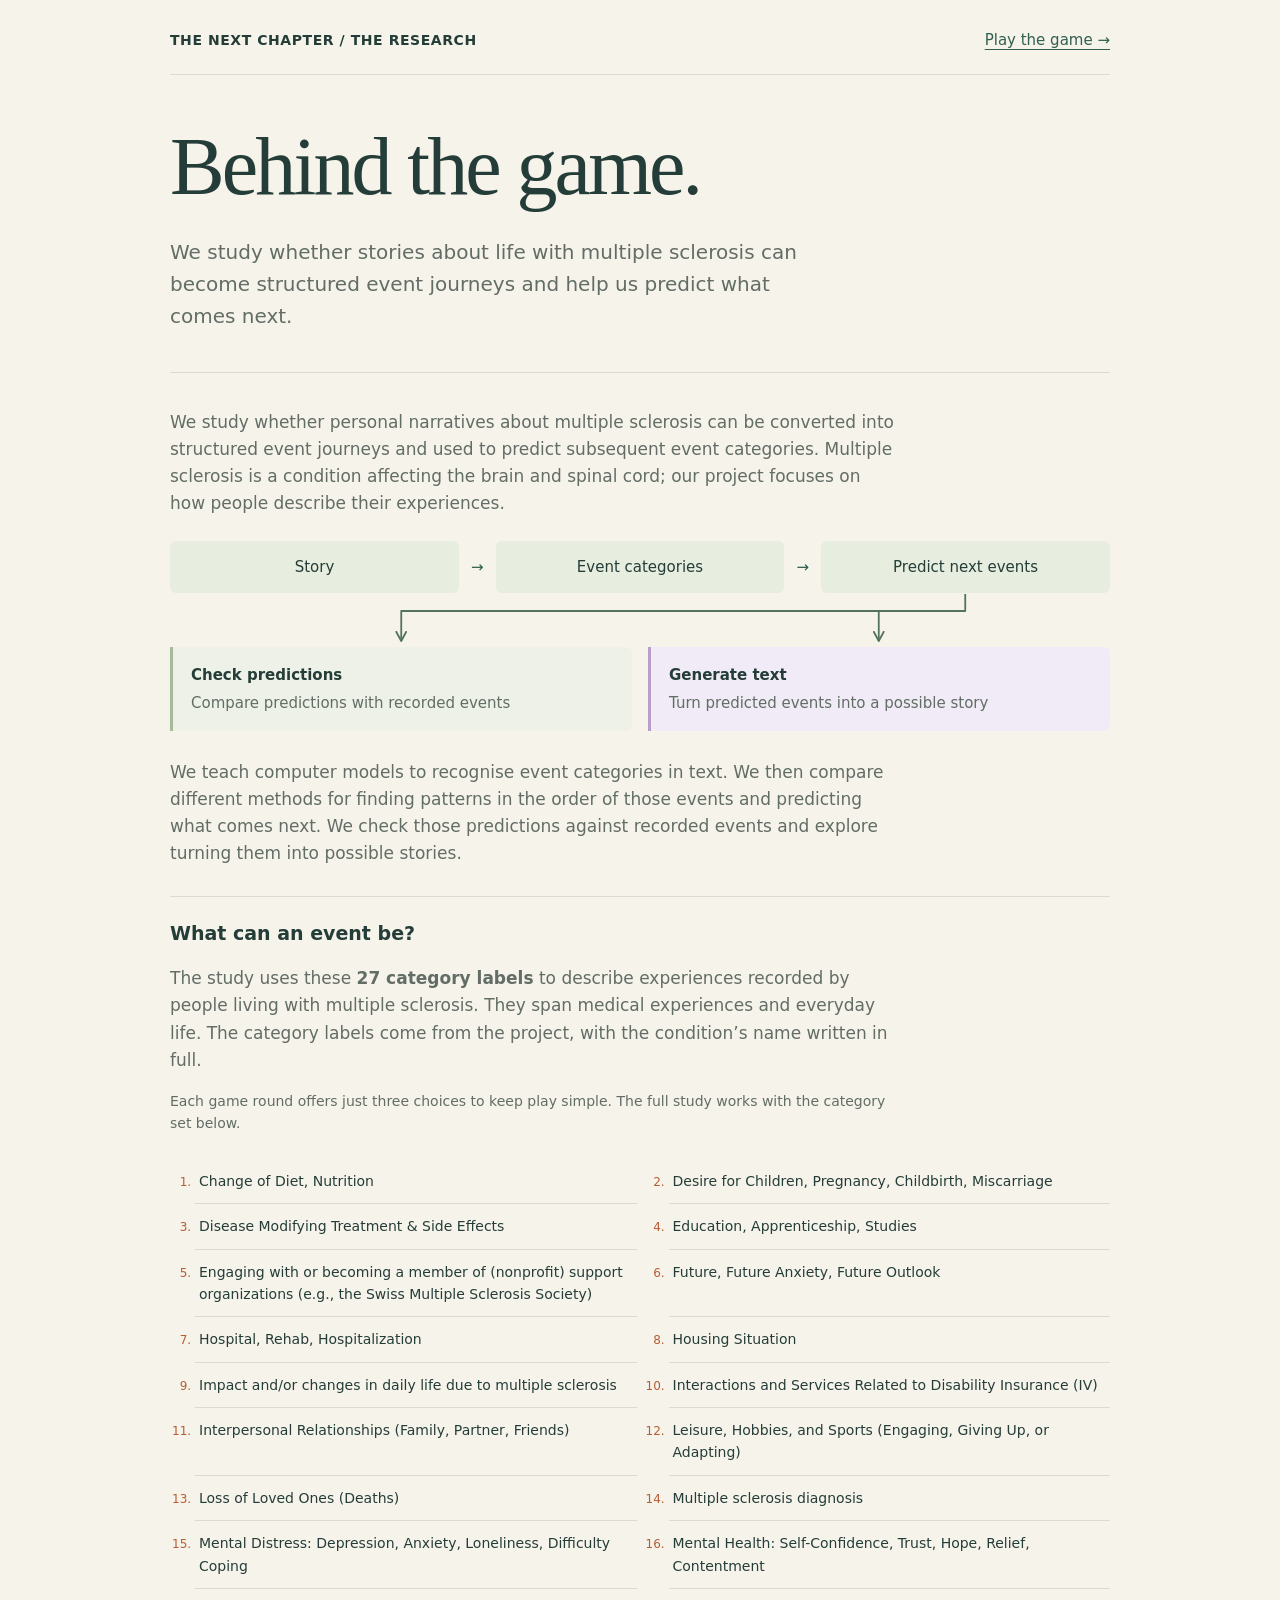
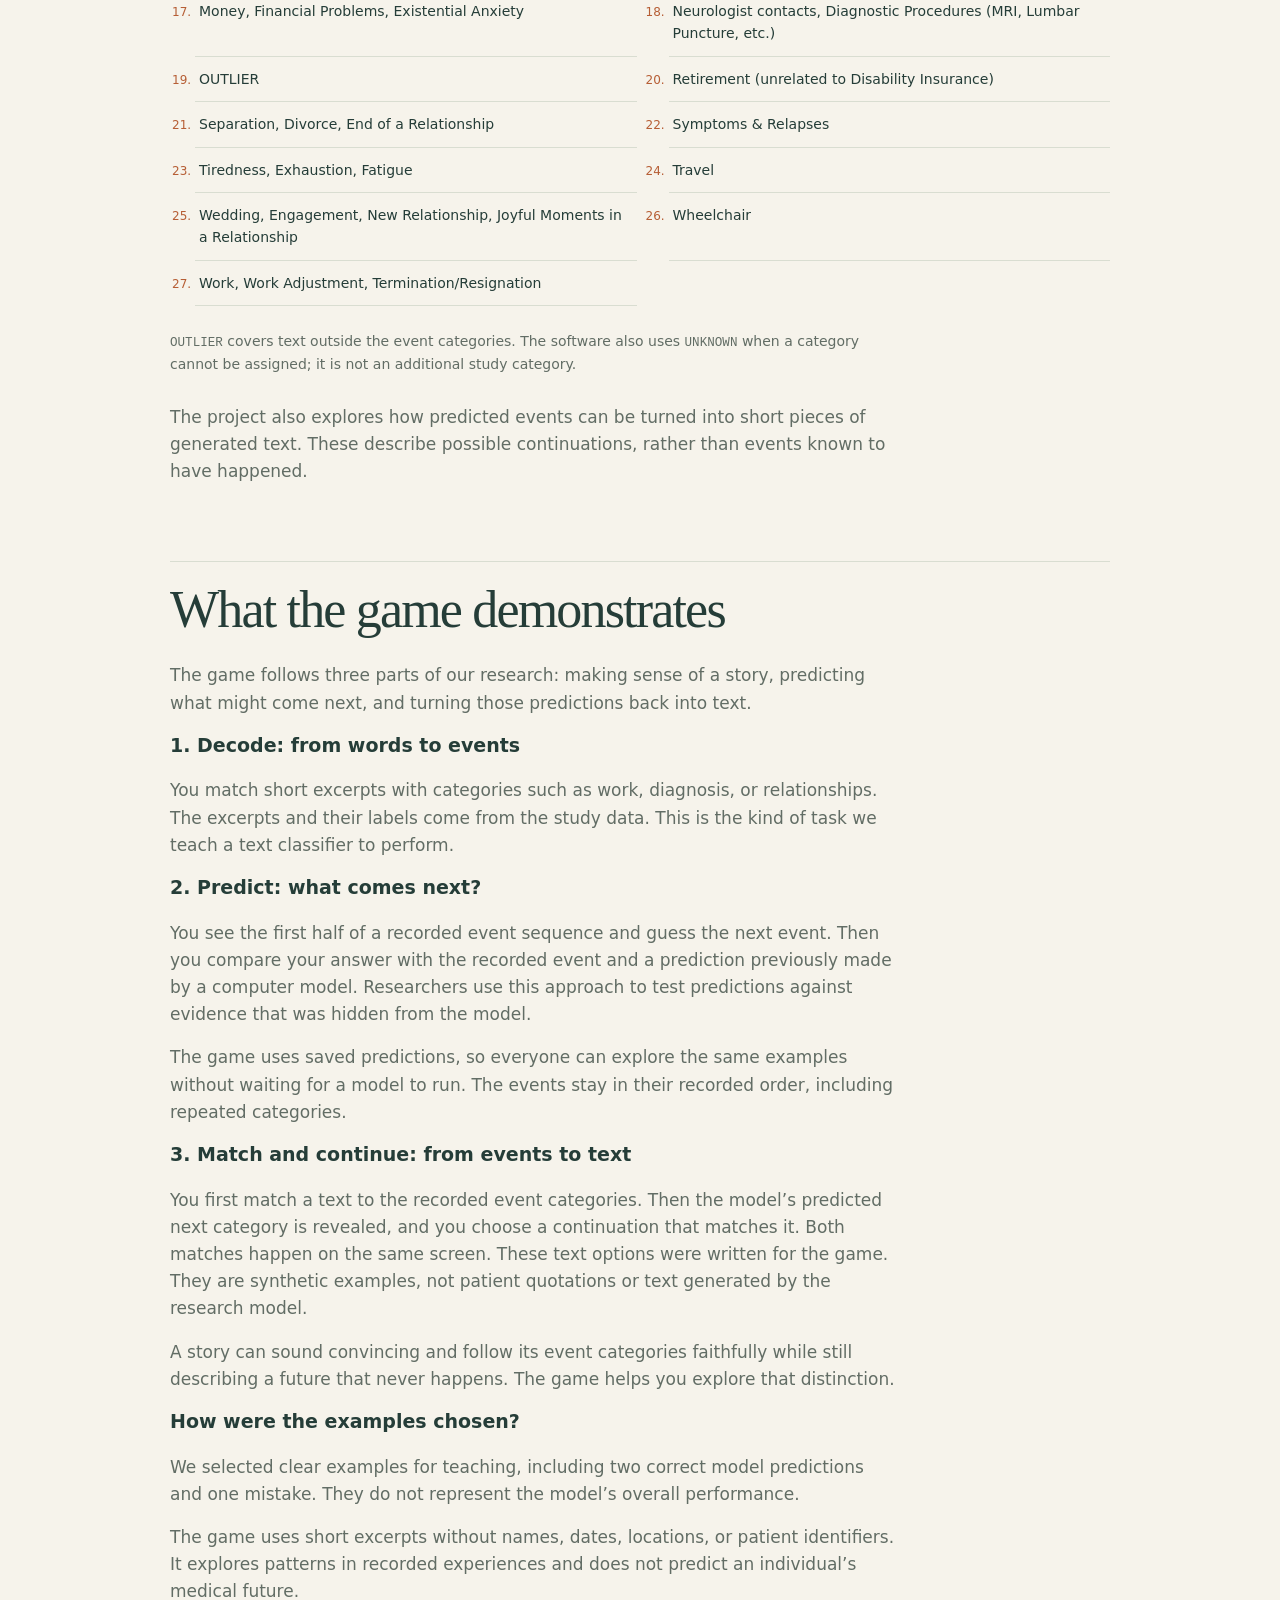
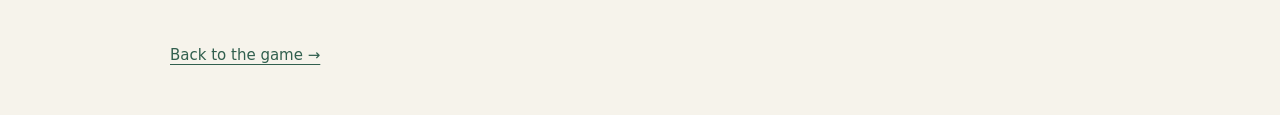
==== commit 07388e46: "Implement two-part match and continue task using recorded sequence" ====
--- a/study.html
+++ b/study.html
@@ -48,8 +48,8 @@
 <h3>2. Predict: what comes next?</h3>
 <p>You see the first half of a recorded event sequence and guess the next event. Then you compare your answer with the recorded event and a prediction previously made by a computer model. Researchers use this approach to test predictions against evidence that was hidden from the model.</p>
 <p>The game uses saved predictions, so everyone can explore the same examples without waiting for a model to run. The events stay in their recorded order, including repeated categories.</p>
-<h3>3. Tell the story: from events to text</h3>
-<p>You choose the continuation that follows a predicted event sequence without changing its order or adding unsupported details. These text options were written for the game. They are synthetic examples, not patient quotations or text generated by the research model.</p>
+<h3>3. Match and continue: from events to text</h3>
+<p>You first match a text to the recorded event categories. Then the model’s predicted next category is revealed, and you choose a continuation that matches it. Both matches happen on the same screen. These text options were written for the game. They are synthetic examples, not patient quotations or text generated by the research model.</p>
 <p>A story can sound convincing and follow its event categories faithfully while still describing a future that never happens. The game helps you explore that distinction.</p>
 <h3>How were the examples chosen?</h3>
 <p>We selected clear examples for teaching, including two correct model predictions and one mistake. They do not represent the model’s overall performance.</p>
